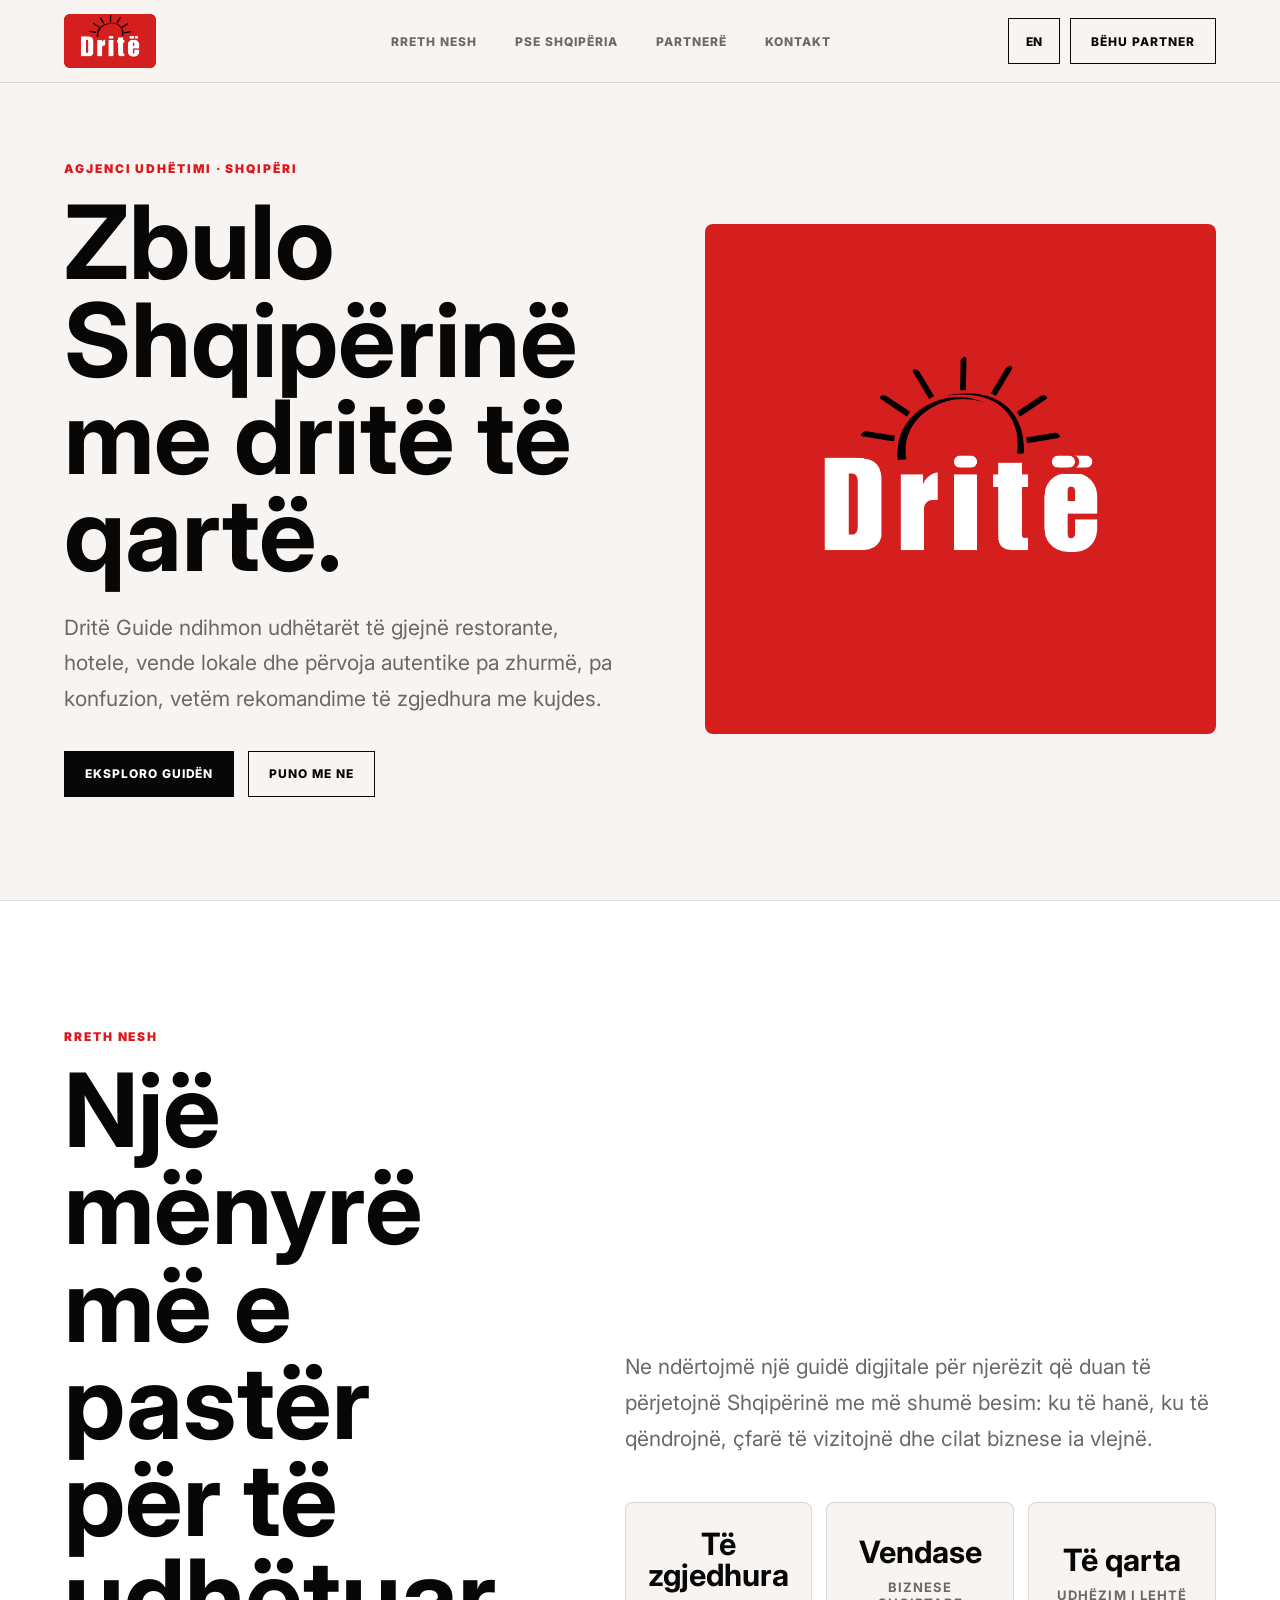
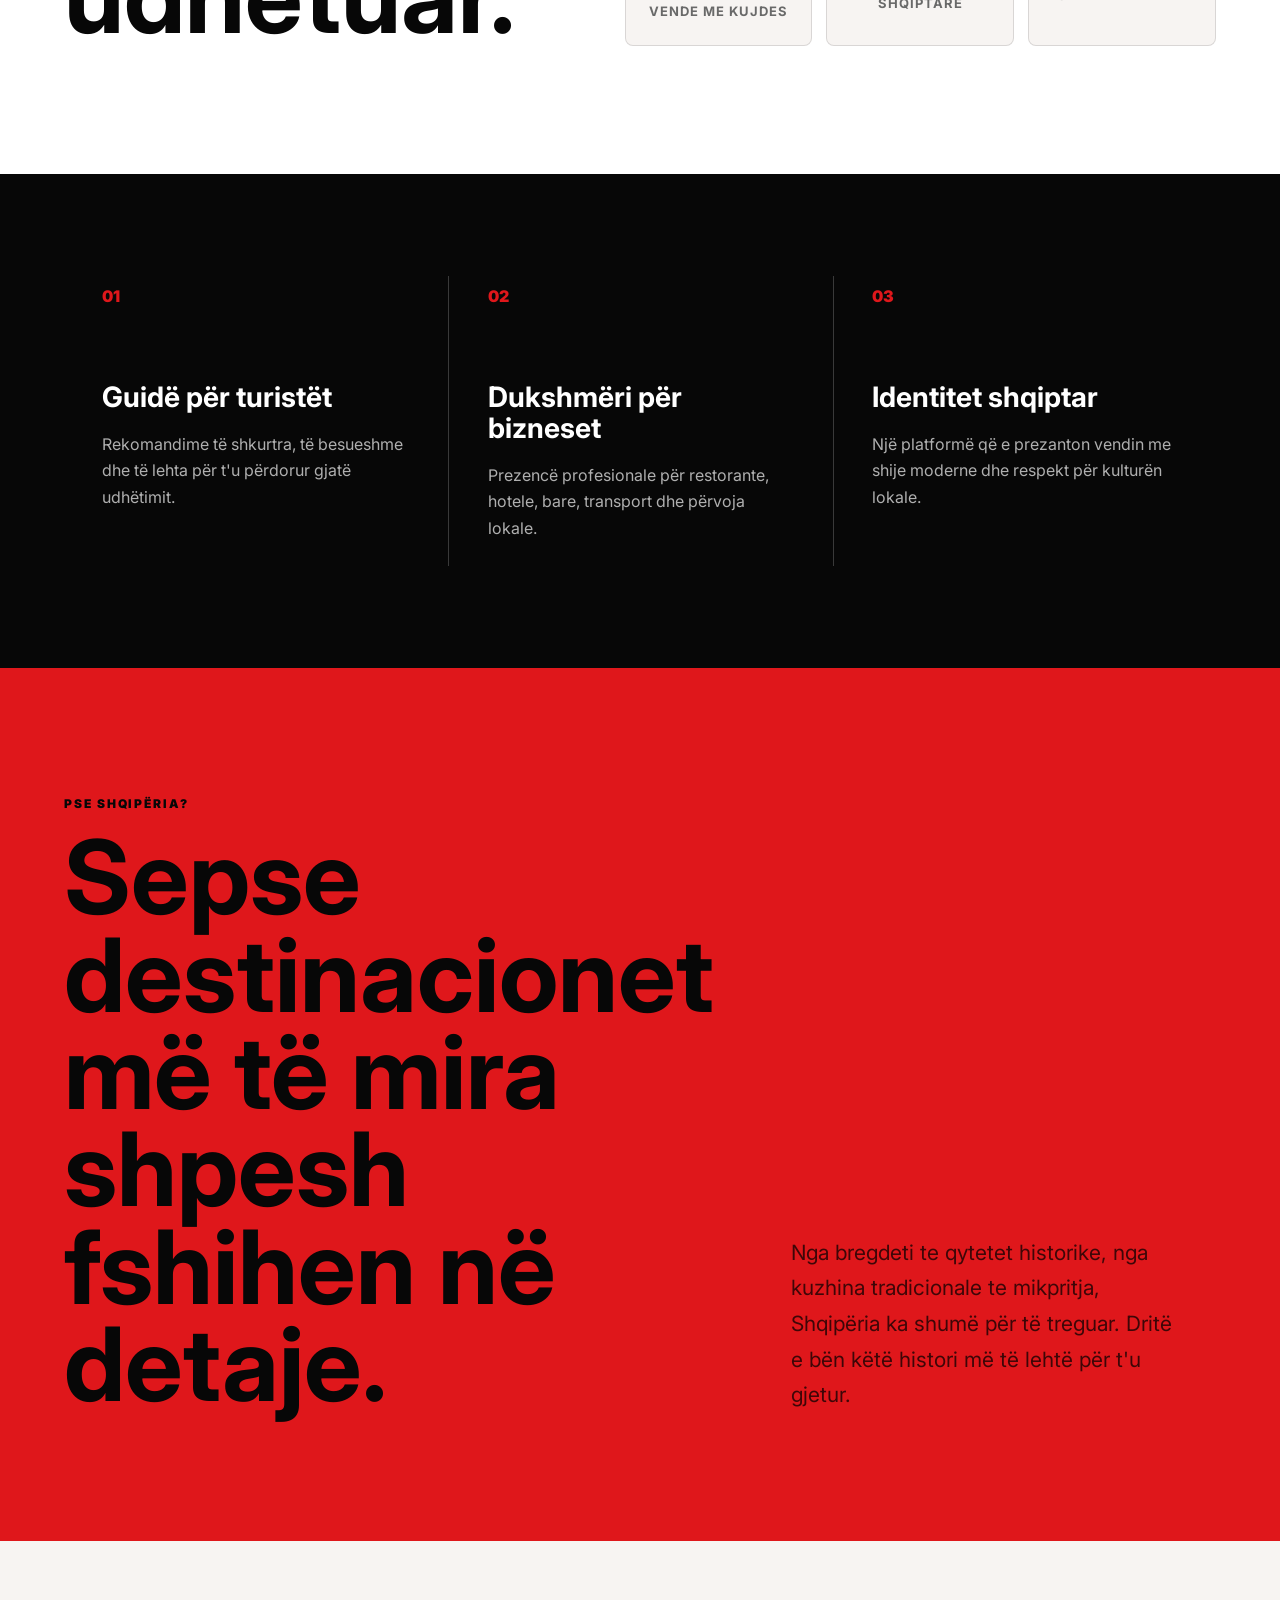
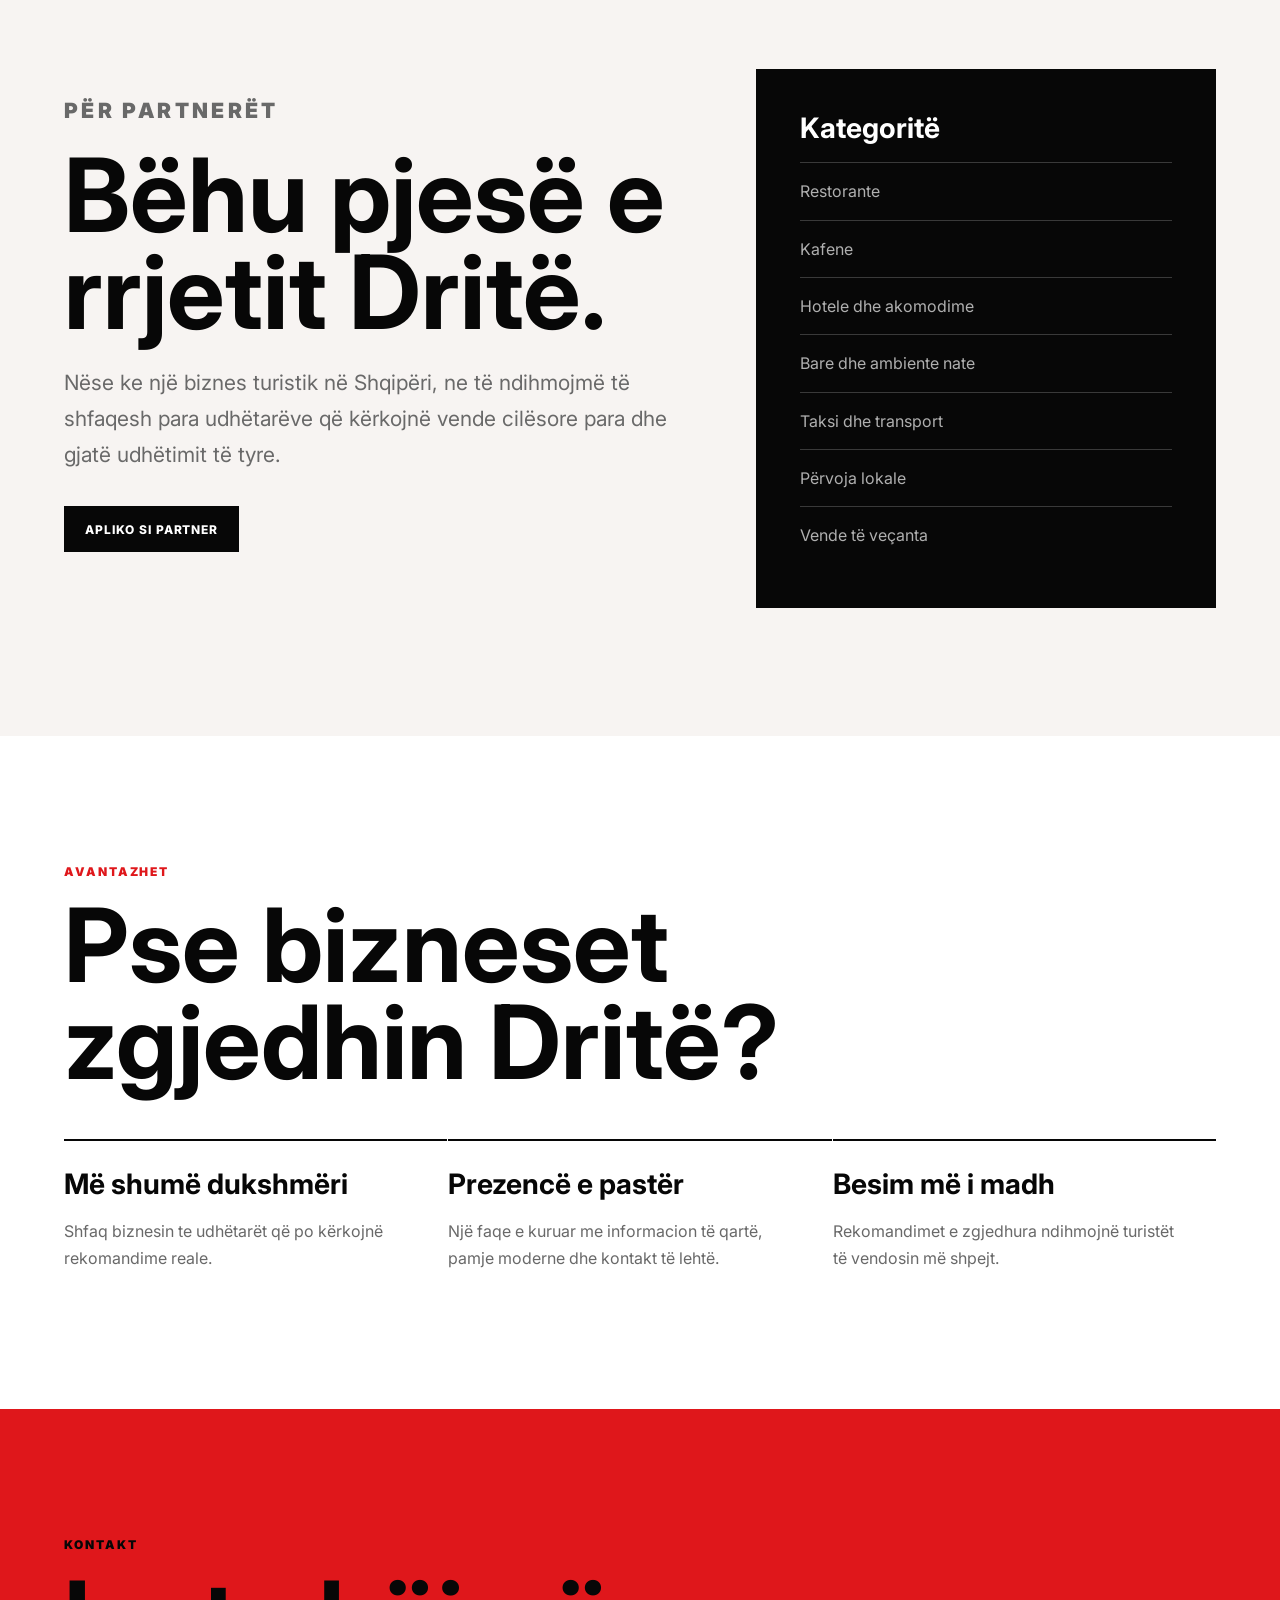
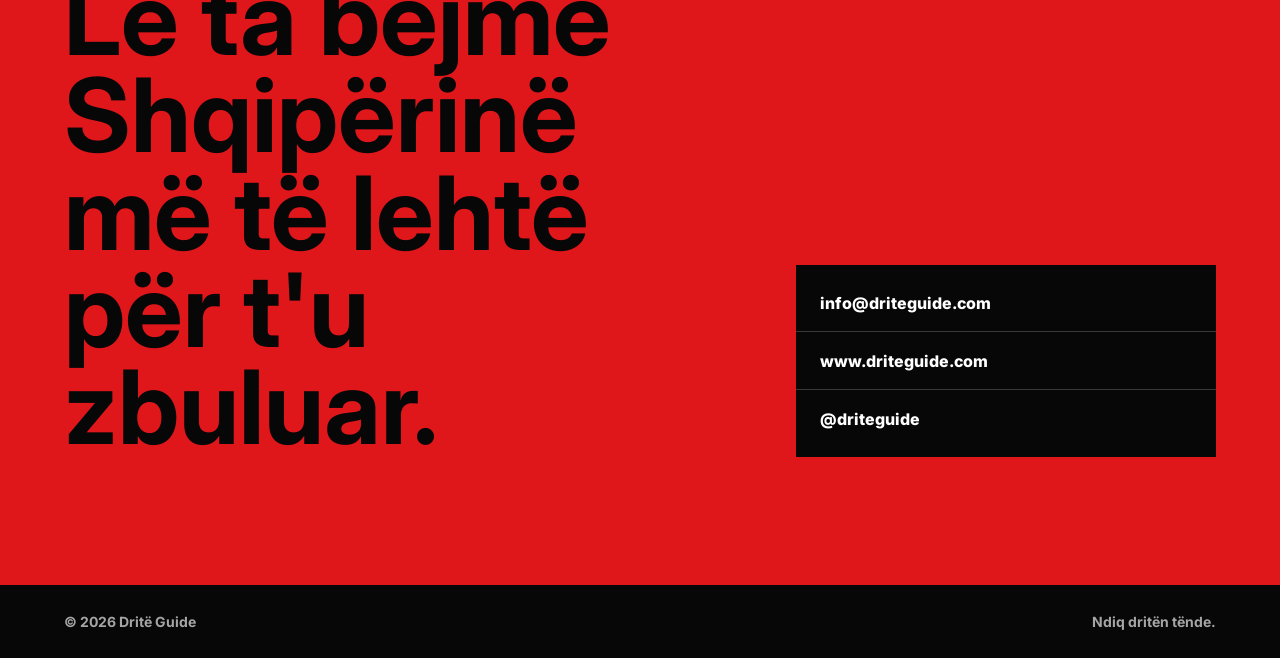
==== index.html @ d4013c95 "fldr chng folder change" ====
<!DOCTYPE html>
<html lang="sq">

<head>
    <meta charset="UTF-8" />
    <meta name="viewport" content="width=device-width, initial-scale=1.0" />
    <title>Dritë Guide | Travel Guide Albania</title>
    <meta name="description"
        content="Dritë Guide lidh turistët me vende autentike, biznese lokale dhe përvoja të zgjedhura në Shqipëri." />
    <link rel="stylesheet" href="styles.css" />
</head>

<body>
    <header class="navbar">
        <a class="brand logo-brand" href="#top" aria-label="Dritë Guide home">
            <img src="./img/logo1.png" alt="Dritë Guide logo" />
        </a>

        <nav aria-label="Primary navigation">
            <a href="#about" data-i18n="navAbout">Rreth nesh</a>
            <a href="#why" data-i18n="navWhy">Pse Shqipëria</a>
            <a href="#partners" data-i18n="navPartners">Partnerë</a>
            <a href="#contact" data-i18n="navContact">Kontakt</a>
        </nav>

        <div class="nav-actions">
            <button class="lang-switch" type="button" aria-label="Switch language" data-lang-toggle>
                <span data-lang-label>EN</span>
            </button>
            <a class="nav-btn" href="partner.html" data-i18n="partnerCta">Bëhu partner</a>
        </div>
    </header>

    <main id="top">
        <section class="hero">
            <div class="hero-copy reveal">
                <p class="eyebrow" data-i18n="heroEyebrow">Agjenci udhëtimi · Shqipëri</p>
                <h1 data-i18n="heroTitle">Zbulo Shqipërinë me dritë të qartë.</h1>
                <p class="lead" data-i18n="heroLead">
                    Dritë Guide ndihmon udhëtarët të gjejnë restorante, hotele, vende lokale dhe përvoja
                    autentike pa zhurmë, pa konfuzion, vetëm rekomandime të zgjedhura me kujdes.
                </p>

                <div class="hero-actions">
                    <a class="btn primary" href="#about" data-i18n="heroPrimary">Eksploro guidën</a>
                    <a class="btn ghost" href="#partners" data-i18n="heroSecondary">Puno me ne</a>
                </div>
            </div>

            <div class="hero-mark reveal delay-1" aria-hidden="true">
                <img src="./img/logo1.png" alt="" />
            </div>
        </section>

        <section id="about" class="section split">
            <div class="section-heading reveal">
                <p class="eyebrow" data-i18n="aboutEyebrow">Rreth nesh</p>
                <h2 data-i18n="aboutTitle">Një mënyrë më e pastër për të udhëtuar.</h2>
            </div>

            <div class="section-body reveal delay-1">
                <p data-i18n="aboutBody">
                    Ne ndërtojmë një guidë digjitale për njerëzit që duan të përjetojnë Shqipërinë me më
                    shumë besim: ku të hanë, ku të qëndrojnë, çfarë të vizitojnë dhe cilat biznese ia vlejnë.
                </p>
                <div class="stats">
                    <div>
                        <strong data-i18n="statOneTitle">Të zgjedhura</strong>
                        <span data-i18n="statOneBody">vende me kujdes</span>
                    </div>
                    <div>
                        <strong data-i18n="statTwoTitle">Vendase</strong>
                        <span data-i18n="statTwoBody">biznese shqiptare</span>
                    </div>
                    <div>
                        <strong data-i18n="statThreeTitle">Të qarta</strong>
                        <span data-i18n="statThreeBody">udhëzim i lehtë</span>
                    </div>
                </div>
            </div>
        </section>

        <section class="section feature-band">
            <article class="feature reveal">
                <span>01</span>
                <h3 data-i18n="featureOneTitle">Guidë për turistët</h3>
                <p data-i18n="featureOneBody">Rekomandime të shkurtra, të besueshme dhe të lehta për t'u përdorur gjatë udhëtimit.</p>
            </article>

            <article class="feature reveal delay-1">
                <span>02</span>
                <h3 data-i18n="featureTwoTitle">Dukshmëri për bizneset</h3>
                <p data-i18n="featureTwoBody">Prezencë profesionale për restorante, hotele, bare, transport dhe përvoja lokale.</p>
            </article>

            <article class="feature reveal delay-2">
                <span>03</span>
                <h3 data-i18n="featureThreeTitle">Identitet shqiptar</h3>
                <p data-i18n="featureThreeBody">Një platformë që e prezanton vendin me shije moderne dhe respekt për kulturën lokale.</p>
            </article>
        </section>

        <section id="why" class="section red-panel">
            <div class="reveal">
                <p class="eyebrow dark" data-i18n="whyEyebrow">Pse Shqipëria?</p>
                <h2 data-i18n="whyTitle">Sepse destinacionet më të mira shpesh fshihen në detaje.</h2>
            </div>
            <p class="reveal delay-1" data-i18n="whyBody">
                Nga bregdeti te qytetet historike, nga kuzhina tradicionale te mikpritja, Shqipëria ka
                shumë për të treguar. Dritë e bën këtë histori më të lehtë për t'u gjetur.
            </p>
        </section>

        <section id="partners" class="section partners">
            <div class="partner-copy reveal">
                <p class="eyebrow" data-i18n="partnersEyebrow">Për partnerët</p>
                <h2 data-i18n="partnersTitle">Bëhu pjesë e rrjetit Dritë.</h2>
                <p data-i18n="partnersBody">
                    Nëse ke një biznes turistik në Shqipëri, ne të ndihmojmë të shfaqesh para udhëtarëve
                    që kërkojnë vende cilësore para dhe gjatë udhëtimit të tyre.
                </p>
                <a class="btn primary" href="partner.html" data-i18n="partnersButton">Apliko si partner</a>
            </div>

            <div class="partner-list reveal delay-1">
                <h3 data-i18n="categoriesTitle">Kategoritë</h3>
                <ul>
                    <li data-i18n="categoryOne">Restorante</li>
                    <li data-i18n="categoryTwo">Kafene</li>
                    <li data-i18n="categoryThree">Hotele dhe akomodime</li>
                    <li data-i18n="categoryFour">Bare dhe ambiente nate</li>
                    <li data-i18n="categoryFive">Taksi dhe transport</li>
                    <li data-i18n="categorySix">Përvoja lokale</li>
                    <li data-i18n="categorySeven">Vende të veçanta</li>
                </ul>
            </div>
        </section>

        <section class="section benefits">
            <div class="section-heading reveal">
                <p class="eyebrow" data-i18n="benefitsEyebrow">Avantazhet</p>
                <h2 data-i18n="benefitsTitle">Pse bizneset zgjedhin Dritë?</h2>
            </div>

            <div class="benefit-grid">
                <div class="benefit reveal">
                    <h3 data-i18n="benefitOneTitle">Më shumë dukshmëri</h3>
                    <p data-i18n="benefitOneBody">Shfaq biznesin te udhëtarët që po kërkojnë rekomandime reale.</p>
                </div>
                <div class="benefit reveal delay-1">
                    <h3 data-i18n="benefitTwoTitle">Prezencë e pastër</h3>
                    <p data-i18n="benefitTwoBody">Një faqe e kuruar me informacion të qartë, pamje moderne dhe kontakt të lehtë.</p>
                </div>
                <div class="benefit reveal delay-2">
                    <h3 data-i18n="benefitThreeTitle">Besim më i madh</h3>
                    <p data-i18n="benefitThreeBody">Rekomandimet e zgjedhura ndihmojnë turistët të vendosin më shpejt.</p>
                </div>
            </div>
        </section>

        <section id="contact" class="contact">
            <div class="reveal">
                <p class="eyebrow dark" data-i18n="contactEyebrow">Kontakt</p>
                <h2 data-i18n="contactTitle">Le ta bëjmë Shqipërinë më të lehtë për t'u zbuluar.</h2>
            </div>

            <div class="contact-card reveal delay-1">
                <a href="mailto:info@driteguide.com">info@driteguide.com</a>
                <a href="https://www.driteguide.com">www.driteguide.com</a>
                <span>@driteguide</span>
            </div>
        </section>
    </main>

    <footer>
        <span data-i18n="footerBrand">© 2026 Dritë Guide</span>
        <span data-i18n="footerLine">Ndiq dritën tënde.</span>
    </footer>

    <script>
        const translations = {
            sq: {
                navAbout: "Rreth nesh",
                navWhy: "Pse Shqipëria",
                navPartners: "Partnerë",
                navContact: "Kontakt",
                partnerCta: "Bëhu partner",
                heroEyebrow: "Agjenci udhëtimi · Shqipëri",
                heroTitle: "Zbulo Shqipërinë me dritë të qartë.",
                heroLead: "Dritë Guide ndihmon udhëtarët të gjejnë restorante, hotele, vende lokale dhe përvoja autentike pa zhurmë, pa konfuzion, vetëm rekomandime të zgjedhura me kujdes.",
                heroPrimary: "Eksploro guidën",
                heroSecondary: "Puno me ne",
                heroMark: "Guida jote në Shqipëri",
                aboutEyebrow: "Rreth nesh",
                aboutTitle: "Një mënyrë më e pastër për të udhëtuar.",
                aboutBody: "Ne ndërtojmë një guidë digjitale për njerëzit që duan të përjetojnë Shqipërinë me më shumë besim: ku të hanë, ku të qëndrojnë, çfarë të vizitojnë dhe cilat biznese ia vlejnë.",
                statOneTitle: "Të zgjedhura",
                statOneBody: "vende me kujdes",
                statTwoTitle: "Vendase",
                statTwoBody: "biznese shqiptare",
                statThreeTitle: "Të qarta",
                statThreeBody: "udhëzim i lehtë",
                featureOneTitle: "Guidë për turistët",
                featureOneBody: "Rekomandime të shkurtra, të besueshme dhe të lehta për t'u përdorur gjatë udhëtimit.",
                featureTwoTitle: "Dukshmëri për bizneset",
                featureTwoBody: "Prezencë profesionale për restorante, hotele, bare, transport dhe përvoja lokale.",
                featureThreeTitle: "Identitet shqiptar",
                featureThreeBody: "Një platformë që e prezanton vendin me shije moderne dhe respekt për kulturën lokale.",
                whyEyebrow: "Pse Shqipëria?",
                whyTitle: "Sepse destinacionet më të mira shpesh fshihen në detaje.",
                whyBody: "Nga bregdeti te qytetet historike, nga kuzhina tradicionale te mikpritja, Shqipëria ka shumë për të treguar. Dritë e bën këtë histori më të lehtë për t'u gjetur.",
                partnersEyebrow: "Për partnerët",
                partnersTitle: "Bëhu pjesë e rrjetit Dritë.",
                partnersBody: "Nëse ke një biznes turistik në Shqipëri, ne të ndihmojmë të shfaqesh para udhëtarëve që kërkojnë vende cilësore para dhe gjatë udhëtimit të tyre.",
                partnersButton: "Apliko si partner",
                categoriesTitle: "Kategoritë",
                categoryOne: "Restorante",
                categoryTwo: "Kafene",
                categoryThree: "Hotele dhe akomodime",
                categoryFour: "Bare dhe ambiente nate",
                categoryFive: "Taksi dhe transport",
                categorySix: "Përvoja lokale",
                categorySeven: "Vende të veçanta",
                benefitsEyebrow: "Avantazhet",
                benefitsTitle: "Pse bizneset zgjedhin Dritë?",
                benefitOneTitle: "Më shumë dukshmëri",
                benefitOneBody: "Shfaq biznesin te udhëtarët që po kërkojnë rekomandime reale.",
                benefitTwoTitle: "Prezencë e pastër",
                benefitTwoBody: "Një faqe e kuruar me informacion të qartë, pamje moderne dhe kontakt të lehtë.",
                benefitThreeTitle: "Besim më i madh",
                benefitThreeBody: "Rekomandimet e zgjedhura ndihmojnë turistët të vendosin më shpejt.",
                contactEyebrow: "Kontakt",
                contactTitle: "Le ta bëjmë Shqipërinë më të lehtë për t'u zbuluar.",
                footerBrand: "© 2026 Dritë Guide",
                footerLine: "Ndiq dritën tënde."
            },
            en: {
                navAbout: "About",
                navWhy: "Why Albania",
                navPartners: "Partners",
                navContact: "Contact",
                partnerCta: "Become a partner",
                heroEyebrow: "Travel guide agency · Albania",
                heroTitle: "Discover Albania with a clearer guide.",
                heroLead: "Dritë Guide helps travelers find restaurants, hotels, local places, and authentic experiences without noise or confusion, only carefully selected recommendations.",
                heroPrimary: "Explore the guide",
                heroSecondary: "Work with us",
                heroMark: "Your guide in Albania",
                aboutEyebrow: "About",
                aboutTitle: "A cleaner way to travel.",
                aboutBody: "We are building a digital guide for people who want to experience Albania with more confidence: where to eat, where to stay, what to visit, and which local businesses are worth their time.",
                statOneTitle: "Curated",
                statOneBody: "carefully chosen places",
                statTwoTitle: "Local",
                statTwoBody: "Albanian businesses",
                statThreeTitle: "Simple",
                statThreeBody: "easy guidance",
                featureOneTitle: "Guide for travelers",
                featureOneBody: "Short, trusted, and easy recommendations for people already on the move.",
                featureTwoTitle: "Visibility for businesses",
                featureTwoBody: "A professional presence for restaurants, hotels, bars, transport, and local experiences.",
                featureThreeTitle: "Albanian identity",
                featureThreeBody: "A platform that presents the country with modern taste and respect for local culture.",
                whyEyebrow: "Why Albania?",
                whyTitle: "Because the best destinations are often hidden in the details.",
                whyBody: "From the coast to historic cities, from traditional food to hospitality, Albania has a lot to show. Dritë makes that story easier to find.",
                partnersEyebrow: "For partners",
                partnersTitle: "Join the Dritë network.",
                partnersBody: "If you have a tourism business in Albania, we help you appear in front of travelers who are looking for quality places before and during their trip.",
                partnersButton: "Apply as partner",
                categoriesTitle: "Categories",
                categoryOne: "Restaurants",
                categoryTwo: "Coffee shops",
                categoryThree: "Hotels and stays",
                categoryFour: "Bars and lounges",
                categoryFive: "Taxi and transport",
                categorySix: "Local experiences",
                categorySeven: "Hidden gems",
                benefitsEyebrow: "Benefits",
                benefitsTitle: "Why businesses choose Dritë?",
                benefitOneTitle: "More visibility",
                benefitOneBody: "Show your business to travelers looking for real recommendations.",
                benefitTwoTitle: "Clean presence",
                benefitTwoBody: "A curated page with clear information, modern visuals, and easy contact.",
                benefitThreeTitle: "More trust",
                benefitThreeBody: "Selected recommendations help travelers decide faster.",
                contactEyebrow: "Contact",
                contactTitle: "Let’s make Albania easier to discover.",
                footerBrand: "© 2026 Dritë Guide",
                footerLine: "Follow your light."
            }
        };

        const languageButton = document.querySelector("[data-lang-toggle]");
        const languageLabel = document.querySelector("[data-lang-label]");

        function setLanguage(language) {
            document.documentElement.lang = language === "sq" ? "sq" : "en";
            document.querySelectorAll("[data-i18n]").forEach((element) => {
                const key = element.dataset.i18n;
                element.textContent = translations[language][key];
            });
            languageLabel.textContent = language === "sq" ? "EN" : "SQ";
            localStorage.setItem("drite-language", language);
        }

        languageButton.addEventListener("click", () => {
            const nextLanguage = document.documentElement.lang === "sq" ? "en" : "sq";
            setLanguage(nextLanguage);
        });

        setLanguage(localStorage.getItem("drite-language") || "sq");

        const observer = new IntersectionObserver((entries) => {
            entries.forEach((entry) => {
                if (entry.isIntersecting) {
                    entry.target.classList.add("is-visible");
                    observer.unobserve(entry.target);
                }
            });
        }, { threshold: 0.18 });

        document.querySelectorAll(".reveal").forEach((element) => observer.observe(element));
    </script>
</body>

</html>
---- styles.css ----
@import url("https://fonts.googleapis.com/css2?family=Inter:wght@400;500;600;700;800;900&display=swap");

:root {
    --red: #df171b;
    --red-dark: #9f0d10;
    --black: #070707;
    --ink: #161616;
    --white: #ffffff;
    --paper: #f7f4f2;
    --muted: #696969;
    --line: rgba(7, 7, 7, 0.12);
    --line-light: rgba(255, 255, 255, 0.2);
}

* {
    box-sizing: border-box;
    margin: 0;
    padding: 0;
}

html {
    scroll-behavior: smooth;
}

body {
    background: var(--paper);
    color: var(--black);
    font-family: "Inter", Arial, sans-serif;
    overflow-x: hidden;
}

a {
    color: inherit;
    text-decoration: none;
}

img {
    display: block;
    max-width: 100%;
}

.navbar {
    align-items: center;
    background: rgba(247, 244, 242, 0.9);
    border-bottom: 1px solid var(--line);
    display: grid;
    gap: 24px;
    grid-template-columns: 150px 1fr auto;
    left: 0;
    padding: 14px clamp(20px, 5vw, 72px);
    position: fixed;
    right: 0;
    top: 0;
    z-index: 20;
    backdrop-filter: blur(18px);
}

.brand {
    align-items: center;
    display: flex;
    height: 58px;
}

.logo-brand {
    background: var(--red);
    border-radius: 6px;
    height: 54px;
    justify-content: center;
    overflow: hidden;
    width: 92px;
}

.logo-brand img {
    height: 100%;
    object-fit: cover;
    object-position: center;
    transform: scale(1.18);
    width: 100%;
}

nav {
    display: flex;
    gap: clamp(18px, 3vw, 42px);
    justify-content: center;
}

nav a,
.nav-btn,
.btn,
.lang-switch {
    font-size: 12px;
    font-weight: 800;
    letter-spacing: 0.08em;
    text-transform: uppercase;
}

nav a {
    color: var(--muted);
    transition: color 180ms ease;
}

nav a:hover {
    color: var(--red);
}

.nav-actions {
    align-items: center;
    display: flex;
    gap: 10px;
    justify-self: end;
}

.nav-btn,
.btn,
.lang-switch {
    align-items: center;
    background: transparent;
    border: 1px solid var(--black);
    color: var(--black);
    cursor: pointer;
    display: inline-flex;
    justify-content: center;
    min-height: 46px;
    padding: 0 20px;
    transition: background 180ms ease, color 180ms ease, border-color 180ms ease, transform 180ms ease;
}

.lang-switch {
    font-family: inherit;
    min-width: 52px;
    padding: 0 12px;
}

.nav-btn:hover,
.lang-switch:hover,
.btn.primary {
    background: var(--black);
    color: var(--white);
}

.btn.primary:hover {
    background: var(--red);
    border-color: var(--red);
    transform: translateY(-2px);
}

.btn.ghost {
    background: transparent;
}

.btn.ghost:hover {
    background: var(--white);
    transform: translateY(-2px);
}

.hero {
    align-items: center;
    display: grid;
    gap: clamp(36px, 6vw, 90px);
    grid-template-columns: minmax(0, 1.05fr) minmax(320px, 0.95fr);
    min-height: 100vh;
    padding: 130px clamp(20px, 5vw, 72px) 72px;
}

.hero-copy {
    max-width: 760px;
}

.eyebrow {
    color: var(--red);
    font-size: 12px;
    font-weight: 900;
    letter-spacing: 0.16em;
    margin-bottom: 18px;
    text-transform: uppercase;
}

.eyebrow.dark {
    color: var(--black);
}

h1,
h2 {
    font-size: clamp(46px, 8vw, 104px);
    letter-spacing: 0;
    line-height: 0.95;
}

h1 {
    max-width: 820px;
}

h2 {
    max-width: 900px;
}

.lead,
.section-body > p,
.partner-copy > p,
.red-panel > p {
    color: var(--muted);
    font-size: clamp(17px, 2vw, 21px);
    line-height: 1.7;
}

.lead {
    margin-top: 26px;
    max-width: 650px;
}

.hero-actions {
    display: flex;
    flex-wrap: wrap;
    gap: 14px;
    margin-top: 34px;
}

.hero-mark {
    align-items: center;
    aspect-ratio: 1;
    background: var(--red);
    border-radius: 8px;
    display: flex;
    justify-content: center;
    margin-inline: auto;
    max-width: 540px;
    overflow: hidden;
    width: min(100%, 540px);
}

.hero-mark img {
    height: 100%;
    object-fit: cover;
    object-position: center;
    width: 100%;
}

.section {
    padding: clamp(72px, 10vw, 130px) clamp(20px, 5vw, 72px);
}

.split {
    background: var(--white);
    border-top: 1px solid var(--line);
    display: grid;
    gap: clamp(36px, 6vw, 90px);
    grid-template-columns: 0.9fr 1.1fr;
}

.section-body {
    align-self: end;
}

.stats {
    display: grid;
    gap: 14px;
    grid-template-columns: repeat(3, 1fr);
    margin-top: 46px;
}

.stats div {
    align-items: center;
    background: var(--paper);
    border: 1px solid var(--line);
    border-radius: 8px;
    display: flex;
    flex-direction: column;
    justify-content: center;
    min-height: 138px;
    padding: 26px 18px;
    text-align: center;
}

.stats strong {
    display: block;
    font-size: clamp(22px, 2.4vw, 32px);
    line-height: 1;
}

.stats span {
    color: var(--muted);
    display: block;
    font-size: 13px;
    font-weight: 700;
    letter-spacing: 0.08em;
    margin-top: 12px;
    text-transform: uppercase;
}

.feature-band {
    background: var(--black);
    color: var(--white);
    display: grid;
    gap: 1px;
    grid-template-columns: repeat(3, 1fr);
    padding-bottom: clamp(72px, 8vw, 110px);
    padding-top: clamp(72px, 8vw, 110px);
}

.feature {
    border-left: 1px solid var(--line-light);
    min-height: 290px;
    padding: 10px clamp(24px, 3vw, 44px);
}

.feature:first-child {
    border-left: 0;
}

.feature span {
    color: var(--red);
    display: block;
    font-weight: 900;
    margin-bottom: 76px;
}

.feature h3,
.benefit h3,
.partner-list h3 {
    font-size: clamp(22px, 2.2vw, 30px);
    line-height: 1.1;
}

.feature p,
.benefit p,
.partner-list li {
    color: rgba(255, 255, 255, 0.68);
    line-height: 1.65;
    margin-top: 18px;
}

.red-panel {
    align-items: end;
    background: var(--red);
    color: var(--black);
    display: grid;
    gap: clamp(32px, 6vw, 80px);
    grid-template-columns: 1.1fr 0.9fr;
}

.red-panel > p {
    color: rgba(0, 0, 0, 0.72);
}

.partners {
    background: var(--paper);
    display: grid;
    gap: clamp(40px, 6vw, 88px);
    grid-template-columns: 1fr minmax(300px, 460px);
}

.partner-copy p {
    margin-top: 24px;
    max-width: 650px;
}

.partner-copy .btn {
    margin-top: 34px;
}

.partner-list {
    align-self: center;
    background: var(--black);
    color: var(--white);
    padding: clamp(28px, 4vw, 44px);
}

.partner-list ul {
    list-style: none;
    margin-top: 18px;
}

.partner-list li {
    border-top: 1px solid var(--line-light);
    margin-top: 0;
    padding: 15px 0;
}

.benefits {
    background: var(--white);
}

.benefit-grid {
    display: grid;
    gap: 1px;
    grid-template-columns: repeat(3, 1fr);
    margin-top: 48px;
}

.benefit {
    border-top: 2px solid var(--black);
    padding: 28px 30px 10px 0;
}

.benefit p {
    color: var(--muted);
}

.contact {
    align-items: end;
    background: var(--red);
    color: var(--black);
    display: grid;
    gap: clamp(32px, 6vw, 80px);
    grid-template-columns: 1fr minmax(280px, 420px);
    padding: clamp(72px, 10vw, 130px) clamp(20px, 5vw, 72px);
}

.contact-card {
    background: var(--black);
    color: var(--white);
    display: grid;
    gap: 1px;
    padding: 10px 0;
}

.contact-card a,
.contact-card span {
    border-bottom: 1px solid var(--line-light);
    color: var(--white);
    display: block;
    font-weight: 800;
    padding: 18px 24px;
    word-break: break-word;
}

.contact-card span {
    border-bottom: 0;
}

.partner-page {
    min-height: 100vh;
}

.partner-hero {
    align-items: start;
    display: grid;
    gap: clamp(36px, 6vw, 88px);
    grid-template-columns: minmax(0, 0.95fr) minmax(320px, 540px);
    min-height: calc(100vh - 78px);
    padding: 150px clamp(20px, 5vw, 72px) clamp(72px, 8vw, 110px);
}

.partner-form {
    background: var(--white);
    border-top: 4px solid var(--red);
    display: grid;
    gap: 14px;
    padding: clamp(24px, 4vw, 42px);
}

.partner-form label {
    font-size: 13px;
    font-weight: 900;
    letter-spacing: 0.08em;
    margin-top: 8px;
    text-transform: uppercase;
}

.partner-form input,
.partner-form select {
    appearance: none;
    background: var(--paper);
    border: 1px solid var(--line);
    color: var(--black);
    font: inherit;
    min-height: 54px;
    padding: 0 16px;
    width: 100%;
}

.partner-form input:focus,
.partner-form select:focus {
    border-color: var(--red);
    outline: 2px solid rgba(223, 23, 27, 0.16);
}

.partner-form button {
    margin-top: 18px;
}

footer {
    align-items: center;
    background: var(--black);
    color: rgba(255, 255, 255, 0.64);
    display: flex;
    font-size: 14px;
    font-weight: 700;
    justify-content: space-between;
    padding: 28px clamp(20px, 5vw, 72px);
}

.reveal {
    opacity: 0;
    transform: translateY(28px);
    transition: opacity 700ms ease, transform 700ms ease;
}

.reveal.is-visible {
    opacity: 1;
    transform: translateY(0);
}

.delay-1 {
    transition-delay: 120ms;
}

.delay-2 {
    transition-delay: 220ms;
}

@media (prefers-reduced-motion: reduce) {
    html {
        scroll-behavior: auto;
    }

    .reveal,
    .reveal.is-visible {
        opacity: 1;
        transform: none;
        transition: none;
    }
}

@media (max-width: 980px) {
    .navbar {
        grid-template-columns: 120px 1fr auto;
    }

    nav {
        justify-content: flex-end;
    }

    .hero,
    .split,
    .red-panel,
    .partners,
    .contact,
    .partner-hero {
        grid-template-columns: 1fr;
    }

    .hero {
        padding-top: 118px;
    }

    .hero-mark {
        justify-self: start;
        max-width: 380px;
    }

    .partner-hero {
        padding-top: 128px;
    }

    .feature-band,
    .benefit-grid {
        grid-template-columns: 1fr;
    }

    .feature {
        border-left: 0;
        border-top: 1px solid var(--line-light);
        min-height: 0;
        padding: 34px 0;
    }

    .feature:first-child {
        border-top: 0;
    }

    .feature span {
        margin-bottom: 32px;
    }
}

@media (max-width: 720px) {
    .navbar {
        display: flex;
        justify-content: space-between;
        padding: 12px 18px;
    }

    .brand {
        height: 52px;
    }

    .logo-brand {
        height: 48px;
        width: 78px;
    }

    nav {
        display: none;
    }

    .lang-switch {
        min-height: 42px;
    }

    h1,
    h2 {
        font-size: clamp(40px, 14vw, 64px);
    }

    .hero {
        min-height: auto;
        padding-bottom: 54px;
    }

    .hero-actions,
    .btn {
        width: 100%;
    }

    .stats {
        grid-template-columns: 1fr;
    }

    .stats div {
        min-height: 116px;
    }

    footer {
        align-items: flex-start;
        flex-direction: column;
        gap: 8px;
    }
}
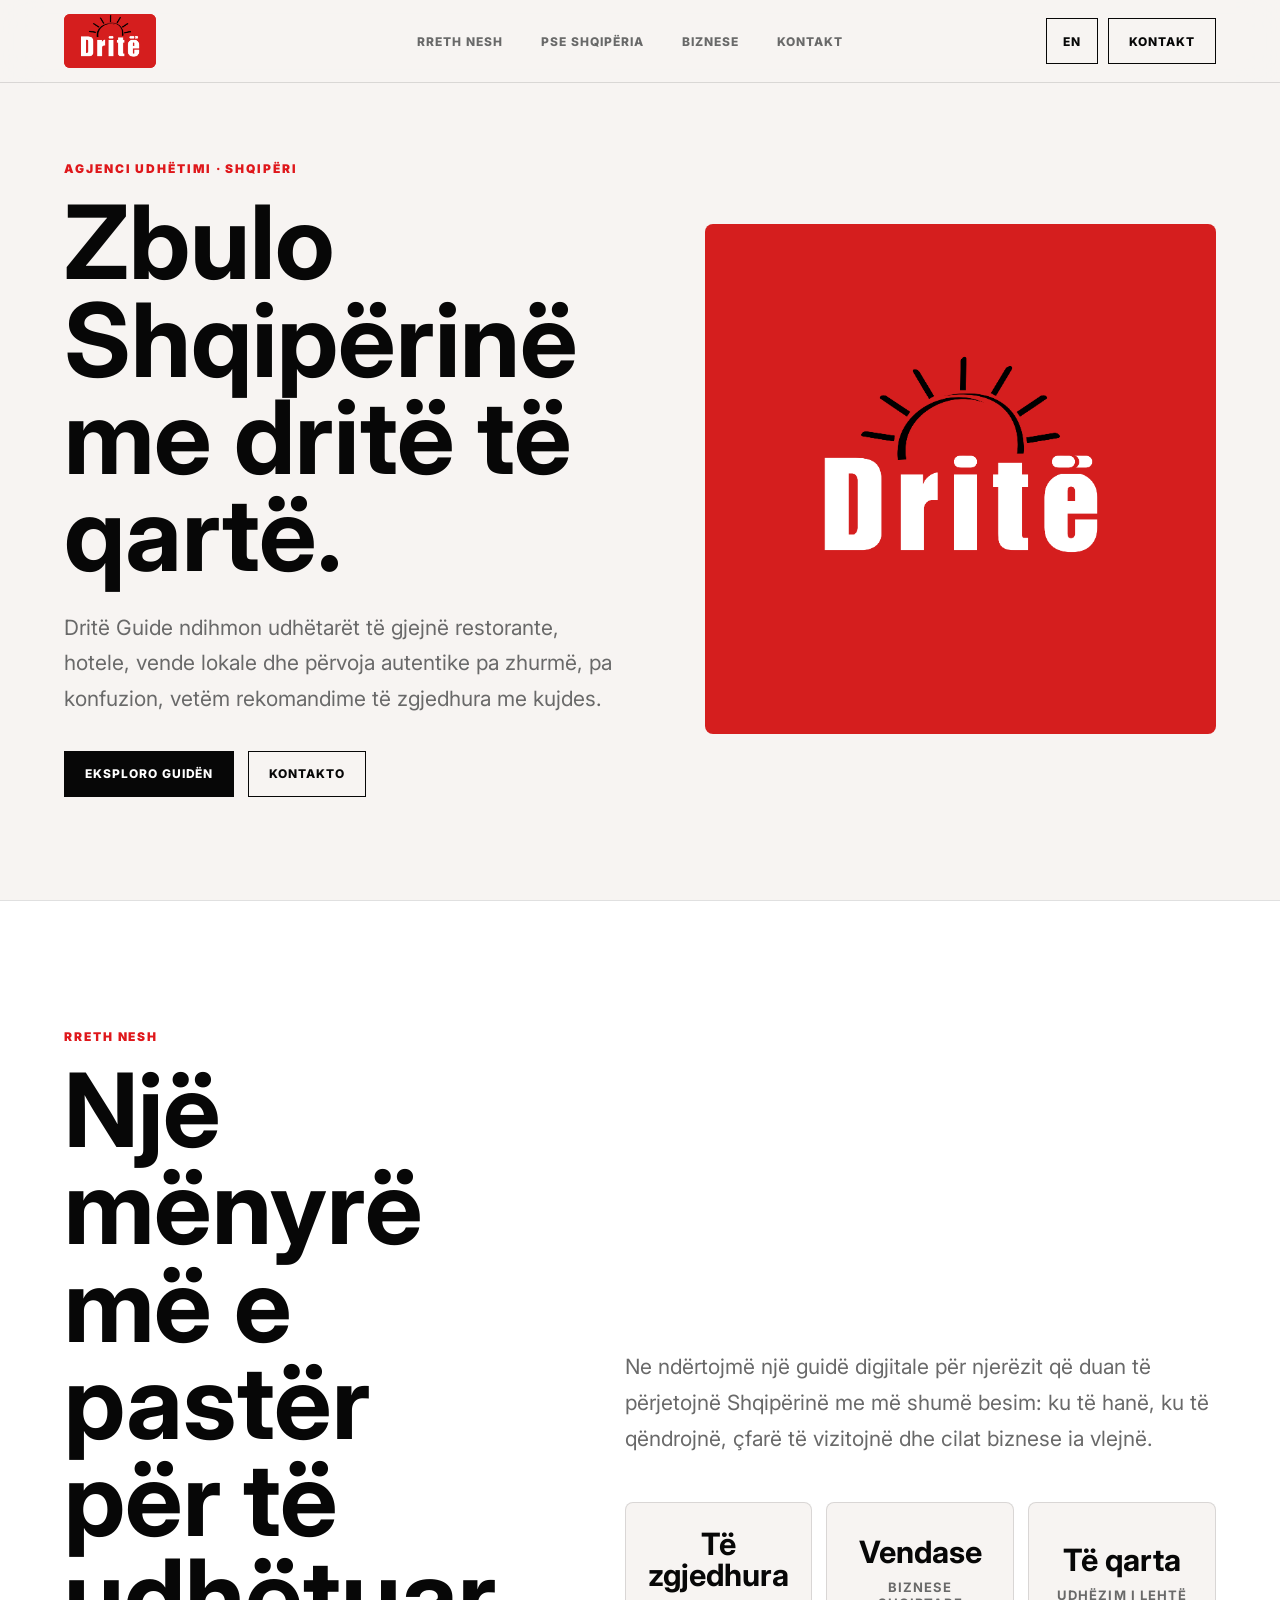
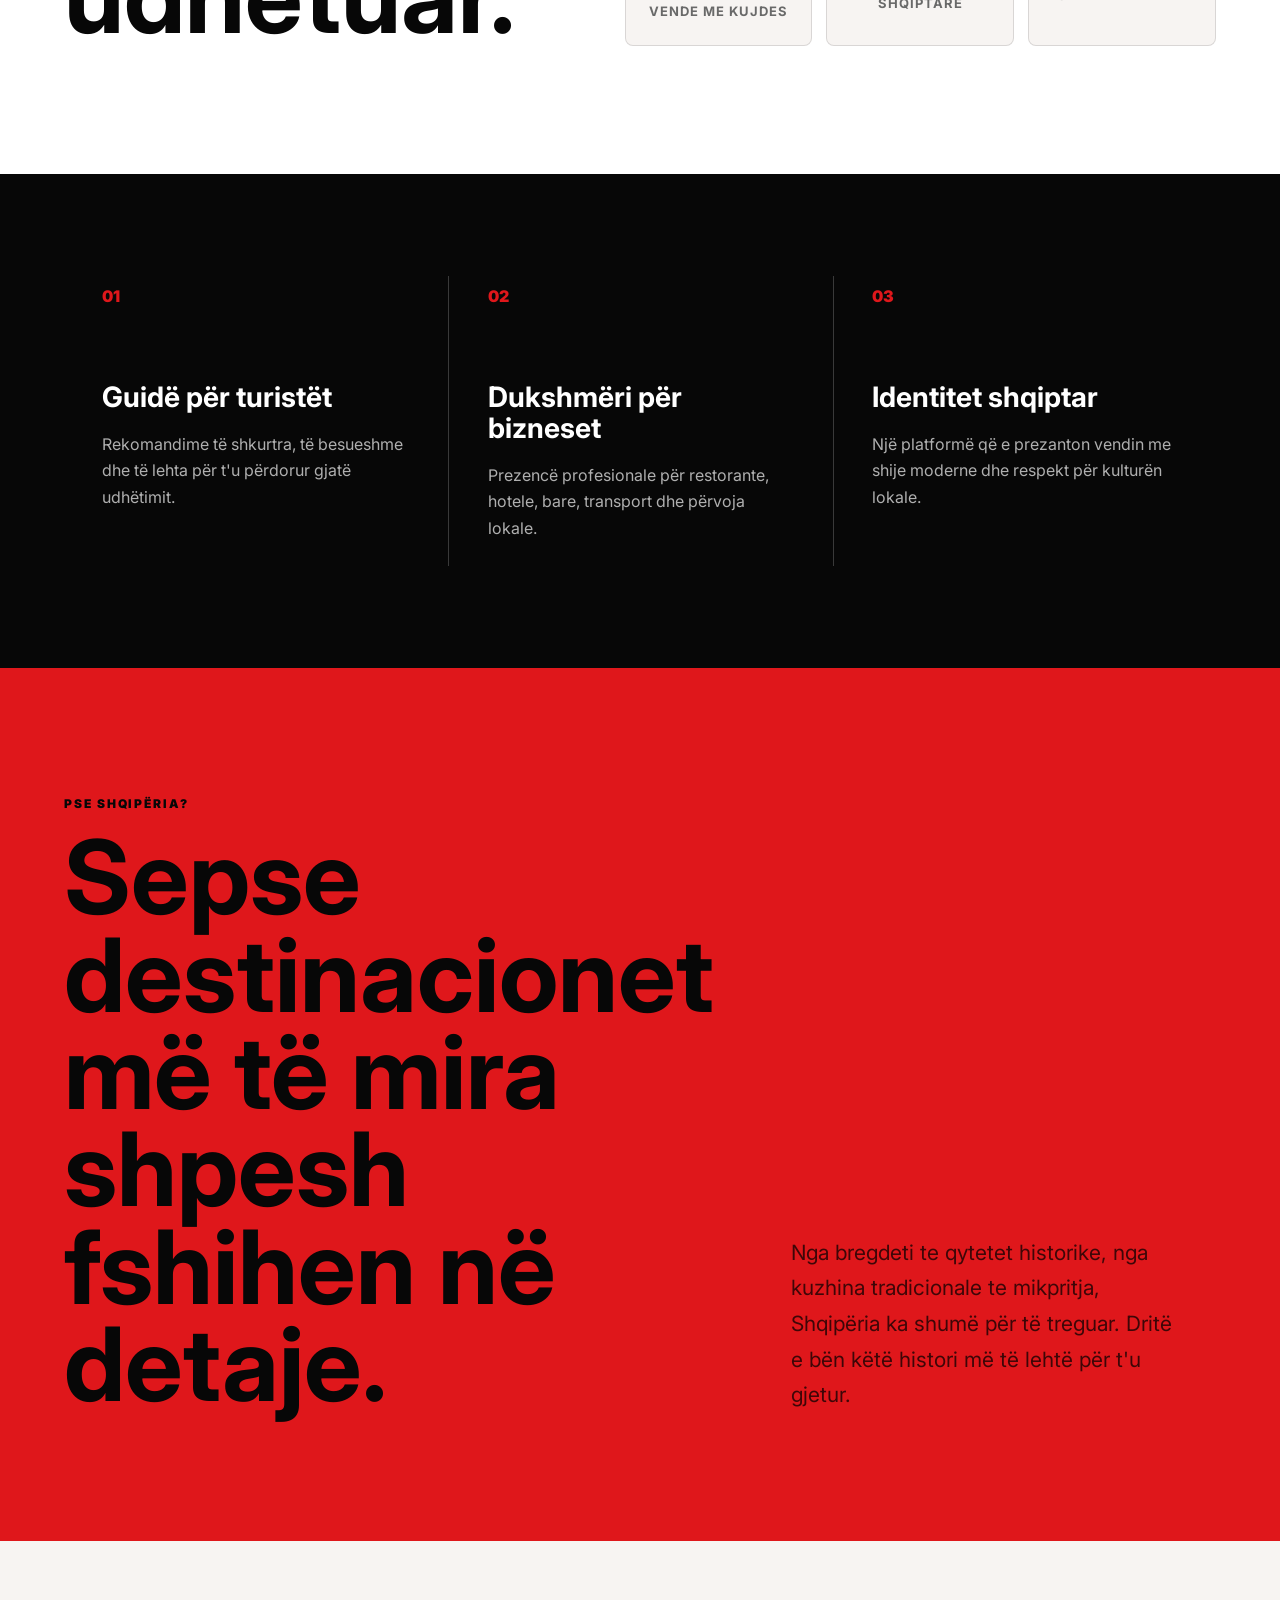
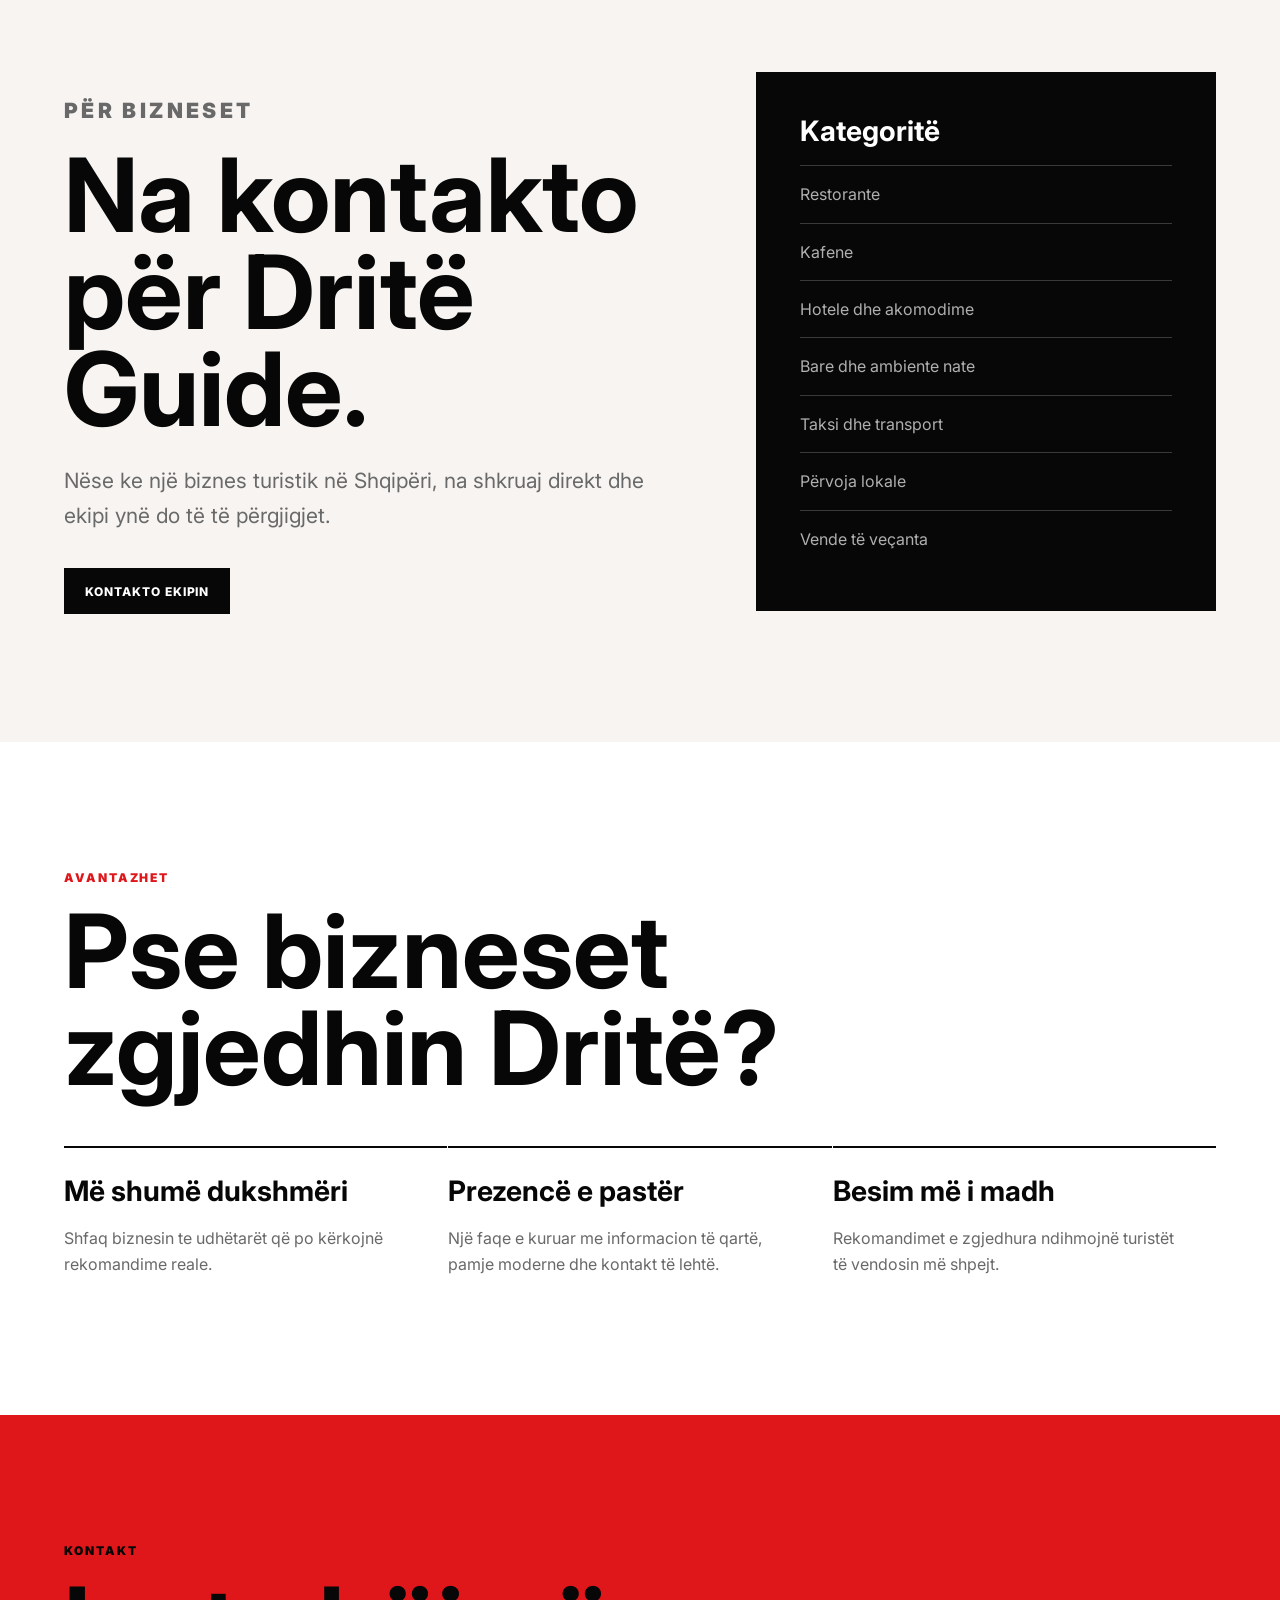
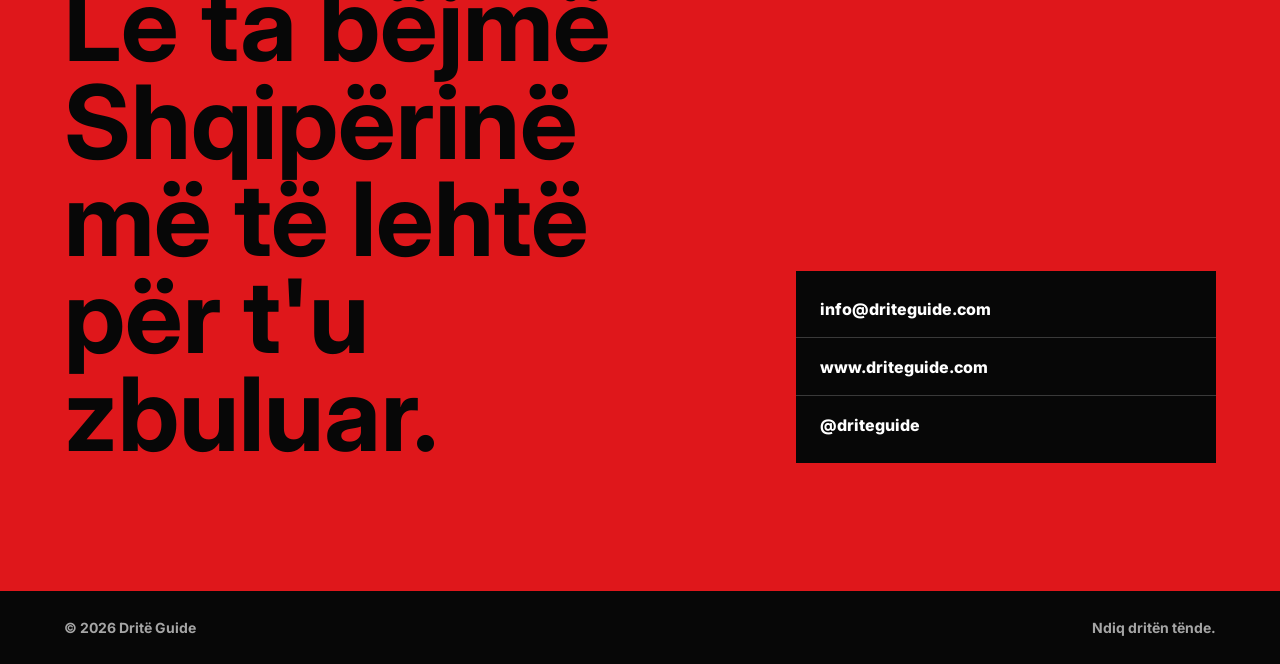
==== commit e7447d3c: "removed partners Removed the partners page for the  time being and added a simple contact page until" ====
--- a/index.html
+++ b/index.html
@@ -8,6 +8,7 @@
     <meta name="description"
         content="Dritë Guide lidh turistët me vende autentike, biznese lokale dhe përvoja të zgjedhura në Shqipëri." />
     <link rel="stylesheet" href="styles.css" />
+    <link rel="icon" type="img/png" href="./img/logo1.png">
 </head>
 
 <body>
@@ -19,7 +20,7 @@
         <nav aria-label="Primary navigation">
             <a href="#about" data-i18n="navAbout">Rreth nesh</a>
             <a href="#why" data-i18n="navWhy">Pse Shqipëria</a>
-            <a href="#partners" data-i18n="navPartners">Partnerë</a>
+            <a href="#business" data-i18n="navBusiness">Biznese</a>
             <a href="#contact" data-i18n="navContact">Kontakt</a>
         </nav>
 
@@ -27,7 +28,7 @@
             <button class="lang-switch" type="button" aria-label="Switch language" data-lang-toggle>
                 <span data-lang-label>EN</span>
             </button>
-            <a class="nav-btn" href="partner.html" data-i18n="partnerCta">Bëhu partner</a>
+            <a class="nav-btn" href="contact.html" data-i18n="contactCta">Kontakt</a>
         </div>
     </header>
 
@@ -43,7 +44,7 @@
 
                 <div class="hero-actions">
                     <a class="btn primary" href="#about" data-i18n="heroPrimary">Eksploro guidën</a>
-                    <a class="btn ghost" href="#partners" data-i18n="heroSecondary">Puno me ne</a>
+                    <a class="btn ghost" href="contact.html" data-i18n="heroSecondary">Kontakto</a>
                 </div>
             </div>
 
@@ -111,18 +112,17 @@
             </p>
         </section>
 
-        <section id="partners" class="section partners">
-            <div class="partner-copy reveal">
-                <p class="eyebrow" data-i18n="partnersEyebrow">Për partnerët</p>
-                <h2 data-i18n="partnersTitle">Bëhu pjesë e rrjetit Dritë.</h2>
-                <p data-i18n="partnersBody">
-                    Nëse ke një biznes turistik në Shqipëri, ne të ndihmojmë të shfaqesh para udhëtarëve
-                    që kërkojnë vende cilësore para dhe gjatë udhëtimit të tyre.
+        <section id="business" class="section business">
+            <div class="business-copy reveal">
+                <p class="eyebrow" data-i18n="businessEyebrow">Për bizneset</p>
+                <h2 data-i18n="businessTitle">Na kontakto për Dritë Guide.</h2>
+                <p data-i18n="businessBody">
+                    Nëse ke një biznes turistik në Shqipëri, na shkruaj direkt dhe ekipi ynë do të të përgjigjet.
                 </p>
-                <a class="btn primary" href="partner.html" data-i18n="partnersButton">Apliko si partner</a>
-            </div>
-
-            <div class="partner-list reveal delay-1">
+                <a class="btn primary" href="contact.html" data-i18n="businessButton">Kontakto ekipin</a>
+            </div>
+
+            <div class="business-list reveal delay-1">
                 <h3 data-i18n="categoriesTitle">Kategoritë</h3>
                 <ul>
                     <li data-i18n="categoryOne">Restorante</li>
@@ -182,14 +182,14 @@
             sq: {
                 navAbout: "Rreth nesh",
                 navWhy: "Pse Shqipëria",
-                navPartners: "Partnerë",
+                navBusiness: "Biznese",
                 navContact: "Kontakt",
-                partnerCta: "Bëhu partner",
+                contactCta: "Kontakt",
                 heroEyebrow: "Agjenci udhëtimi · Shqipëri",
                 heroTitle: "Zbulo Shqipërinë me dritë të qartë.",
                 heroLead: "Dritë Guide ndihmon udhëtarët të gjejnë restorante, hotele, vende lokale dhe përvoja autentike pa zhurmë, pa konfuzion, vetëm rekomandime të zgjedhura me kujdes.",
                 heroPrimary: "Eksploro guidën",
-                heroSecondary: "Puno me ne",
+                heroSecondary: "Kontakto",
                 heroMark: "Guida jote në Shqipëri",
                 aboutEyebrow: "Rreth nesh",
                 aboutTitle: "Një mënyrë më e pastër për të udhëtuar.",
@@ -209,10 +209,10 @@
                 whyEyebrow: "Pse Shqipëria?",
                 whyTitle: "Sepse destinacionet më të mira shpesh fshihen në detaje.",
                 whyBody: "Nga bregdeti te qytetet historike, nga kuzhina tradicionale te mikpritja, Shqipëria ka shumë për të treguar. Dritë e bën këtë histori më të lehtë për t'u gjetur.",
-                partnersEyebrow: "Për partnerët",
-                partnersTitle: "Bëhu pjesë e rrjetit Dritë.",
-                partnersBody: "Nëse ke një biznes turistik në Shqipëri, ne të ndihmojmë të shfaqesh para udhëtarëve që kërkojnë vende cilësore para dhe gjatë udhëtimit të tyre.",
-                partnersButton: "Apliko si partner",
+                businessEyebrow: "Për bizneset",
+                businessTitle: "Na kontakto për Dritë Guide.",
+                businessBody: "Nëse ke një biznes turistik në Shqipëri, na shkruaj direkt dhe ekipi ynë do të të përgjigjet.",
+                businessButton: "Kontakto ekipin",
                 categoriesTitle: "Kategoritë",
                 categoryOne: "Restorante",
                 categoryTwo: "Kafene",
@@ -237,14 +237,14 @@
             en: {
                 navAbout: "About",
                 navWhy: "Why Albania",
-                navPartners: "Partners",
+                navBusiness: "Businesses",
                 navContact: "Contact",
-                partnerCta: "Become a partner",
+                contactCta: "Contact",
                 heroEyebrow: "Travel guide agency · Albania",
                 heroTitle: "Discover Albania with a clearer guide.",
                 heroLead: "Dritë Guide helps travelers find restaurants, hotels, local places, and authentic experiences without noise or confusion, only carefully selected recommendations.",
                 heroPrimary: "Explore the guide",
-                heroSecondary: "Work with us",
+                heroSecondary: "Contact us",
                 heroMark: "Your guide in Albania",
                 aboutEyebrow: "About",
                 aboutTitle: "A cleaner way to travel.",
@@ -264,10 +264,10 @@
                 whyEyebrow: "Why Albania?",
                 whyTitle: "Because the best destinations are often hidden in the details.",
                 whyBody: "From the coast to historic cities, from traditional food to hospitality, Albania has a lot to show. Dritë makes that story easier to find.",
-                partnersEyebrow: "For partners",
-                partnersTitle: "Join the Dritë network.",
-                partnersBody: "If you have a tourism business in Albania, we help you appear in front of travelers who are looking for quality places before and during their trip.",
-                partnersButton: "Apply as partner",
+                businessEyebrow: "For businesses",
+                businessTitle: "Contact us about Dritë Guide.",
+                businessBody: "If you have a tourism business in Albania, write to us directly and our team will reply.",
+                businessButton: "Contact the team",
                 categoriesTitle: "Categories",
                 categoryOne: "Restaurants",
                 categoryTwo: "Coffee shops",
--- a/styles.css
+++ b/styles.css
@@ -196,7 +196,8 @@
 
 .lead,
 .section-body > p,
-.partner-copy > p,
+.business-copy > p,
+.contact-copy > p,
 .red-panel > p {
     color: var(--muted);
     font-size: clamp(17px, 2vw, 21px);
@@ -316,14 +317,14 @@
 
 .feature h3,
 .benefit h3,
-.partner-list h3 {
+.business-list h3 {
     font-size: clamp(22px, 2.2vw, 30px);
     line-height: 1.1;
 }
 
 .feature p,
 .benefit p,
-.partner-list li {
+.business-list li {
     color: rgba(255, 255, 255, 0.68);
     line-height: 1.65;
     margin-top: 18px;
@@ -342,35 +343,35 @@
     color: rgba(0, 0, 0, 0.72);
 }
 
-.partners {
+.business {
     background: var(--paper);
     display: grid;
     gap: clamp(40px, 6vw, 88px);
     grid-template-columns: 1fr minmax(300px, 460px);
 }
 
-.partner-copy p {
+.business-copy p {
     margin-top: 24px;
     max-width: 650px;
 }
 
-.partner-copy .btn {
+.business-copy .btn {
     margin-top: 34px;
 }
 
-.partner-list {
+.business-list {
     align-self: center;
     background: var(--black);
     color: var(--white);
     padding: clamp(28px, 4vw, 44px);
 }
 
-.partner-list ul {
+.business-list ul {
     list-style: none;
     margin-top: 18px;
 }
 
-.partner-list li {
+.business-list li {
     border-top: 1px solid var(--line-light);
     margin-top: 0;
     padding: 15px 0;
@@ -428,11 +429,11 @@
     border-bottom: 0;
 }
 
-.partner-page {
+.contact-page {
     min-height: 100vh;
 }
 
-.partner-hero {
+.contact-hero {
     align-items: start;
     display: grid;
     gap: clamp(36px, 6vw, 88px);
@@ -441,42 +442,35 @@
     padding: 150px clamp(20px, 5vw, 72px) clamp(72px, 8vw, 110px);
 }
 
-.partner-form {
-    background: var(--white);
+.contact-details {
+    background: var(--black);
     border-top: 4px solid var(--red);
     display: grid;
-    gap: 14px;
+    gap: 1px;
     padding: clamp(24px, 4vw, 42px);
 }
 
-.partner-form label {
-    font-size: 13px;
+.contact-method {
+    background: rgba(255, 255, 255, 0.06);
+    color: var(--white);
+    display: grid;
+    gap: 10px;
+    padding: 22px 0;
+}
+
+.contact-method span {
+    color: rgba(255, 255, 255, 0.58);
+    font-size: 12px;
     font-weight: 900;
-    letter-spacing: 0.08em;
-    margin-top: 8px;
+    letter-spacing: 0.12em;
     text-transform: uppercase;
 }
 
-.partner-form input,
-.partner-form select {
-    appearance: none;
-    background: var(--paper);
-    border: 1px solid var(--line);
-    color: var(--black);
-    font: inherit;
-    min-height: 54px;
-    padding: 0 16px;
-    width: 100%;
-}
-
-.partner-form input:focus,
-.partner-form select:focus {
-    border-color: var(--red);
-    outline: 2px solid rgba(223, 23, 27, 0.16);
-}
-
-.partner-form button {
-    margin-top: 18px;
+.contact-method strong {
+    color: var(--white);
+    font-size: clamp(19px, 2vw, 26px);
+    line-height: 1.2;
+    overflow-wrap: anywhere;
 }
 
 footer {
@@ -534,9 +528,9 @@
     .hero,
     .split,
     .red-panel,
-    .partners,
+    .business,
     .contact,
-    .partner-hero {
+    .contact-hero {
         grid-template-columns: 1fr;
     }
 
@@ -549,7 +543,7 @@
         max-width: 380px;
     }
 
-    .partner-hero {
+    .contact-hero {
         padding-top: 128px;
     }
 
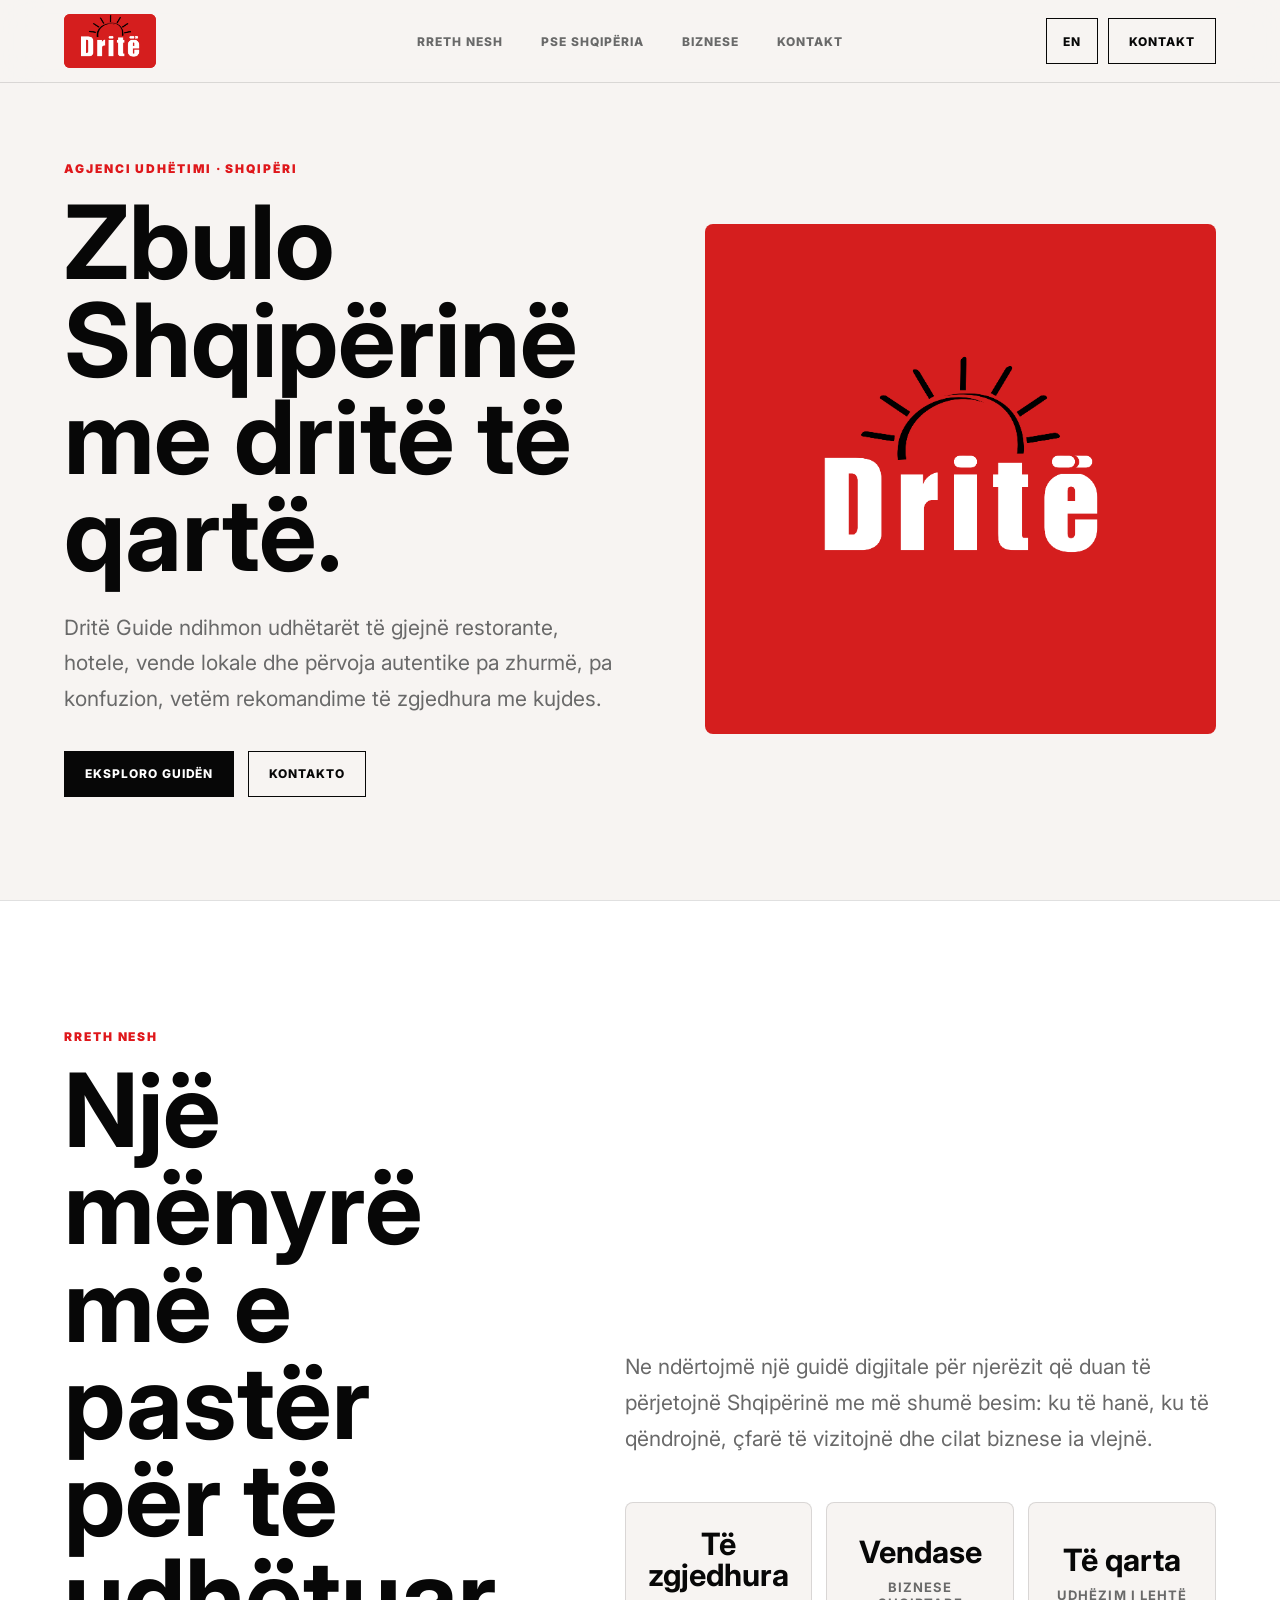
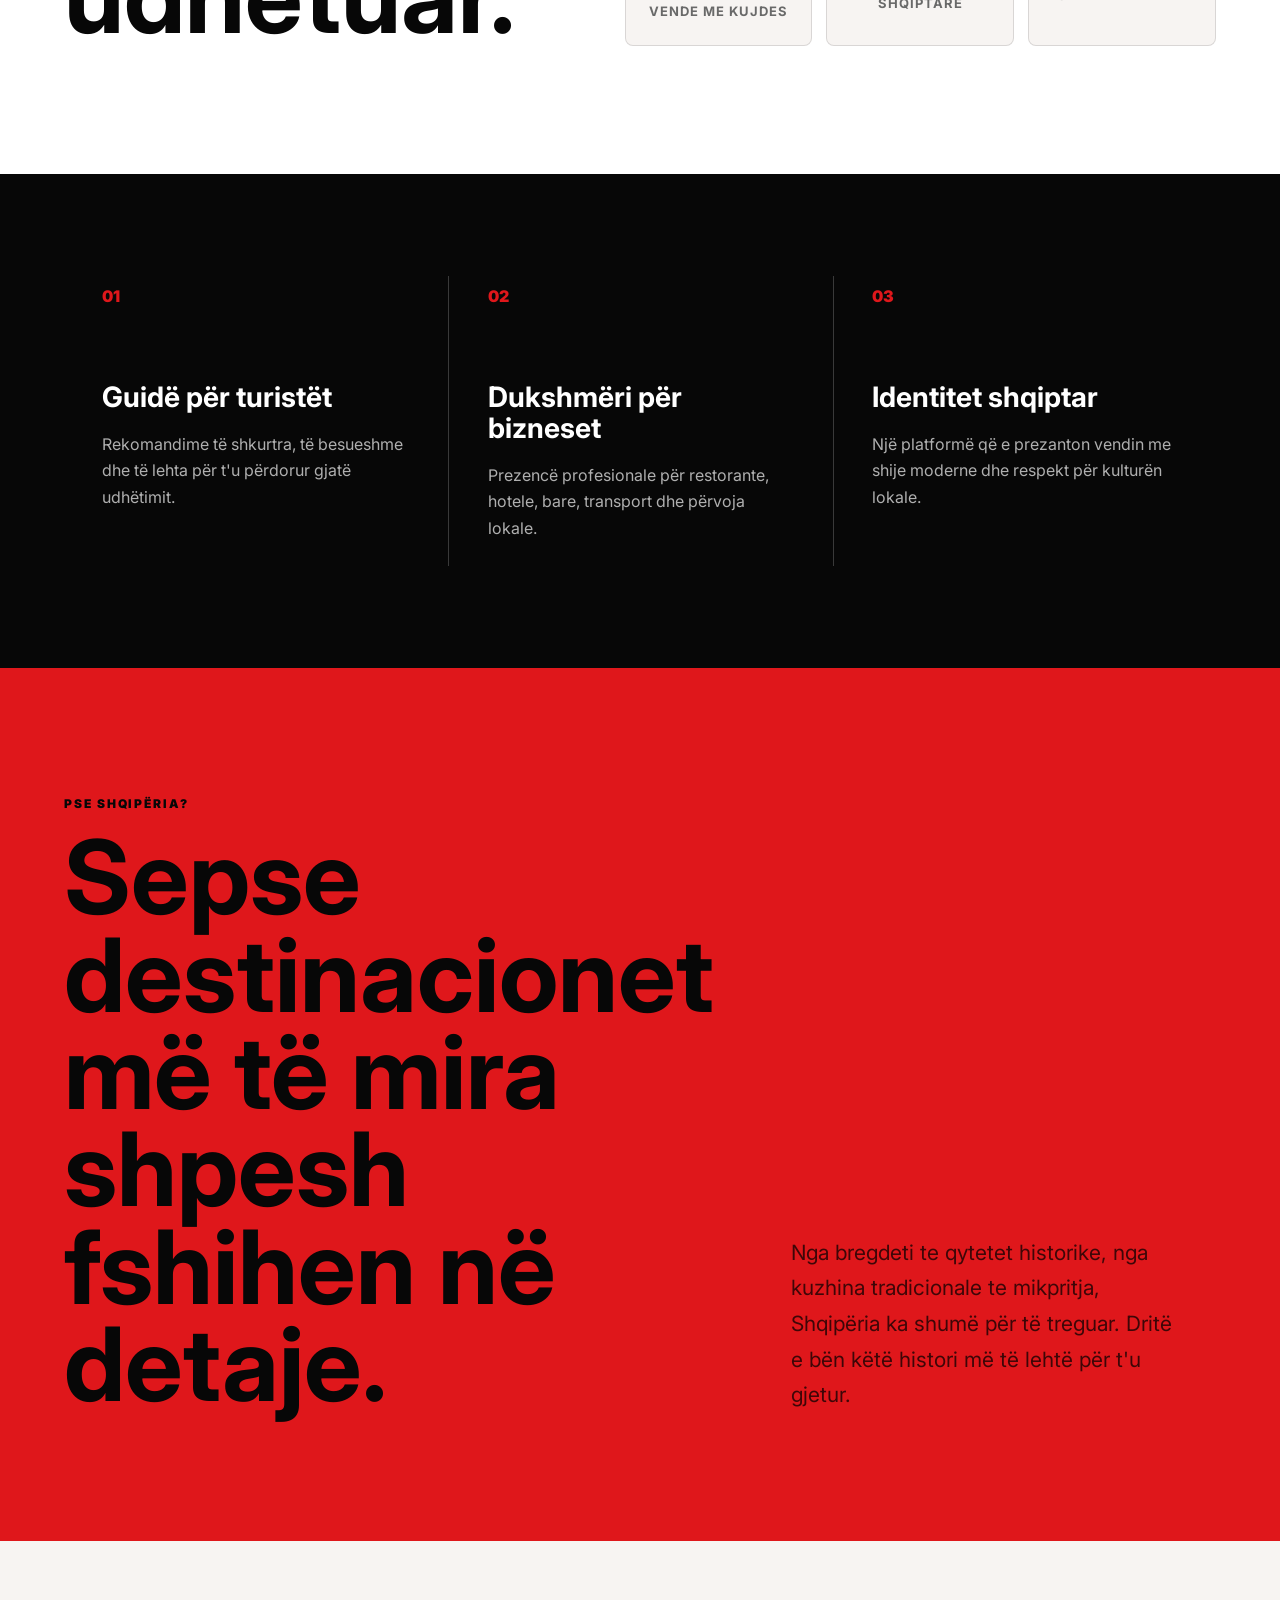
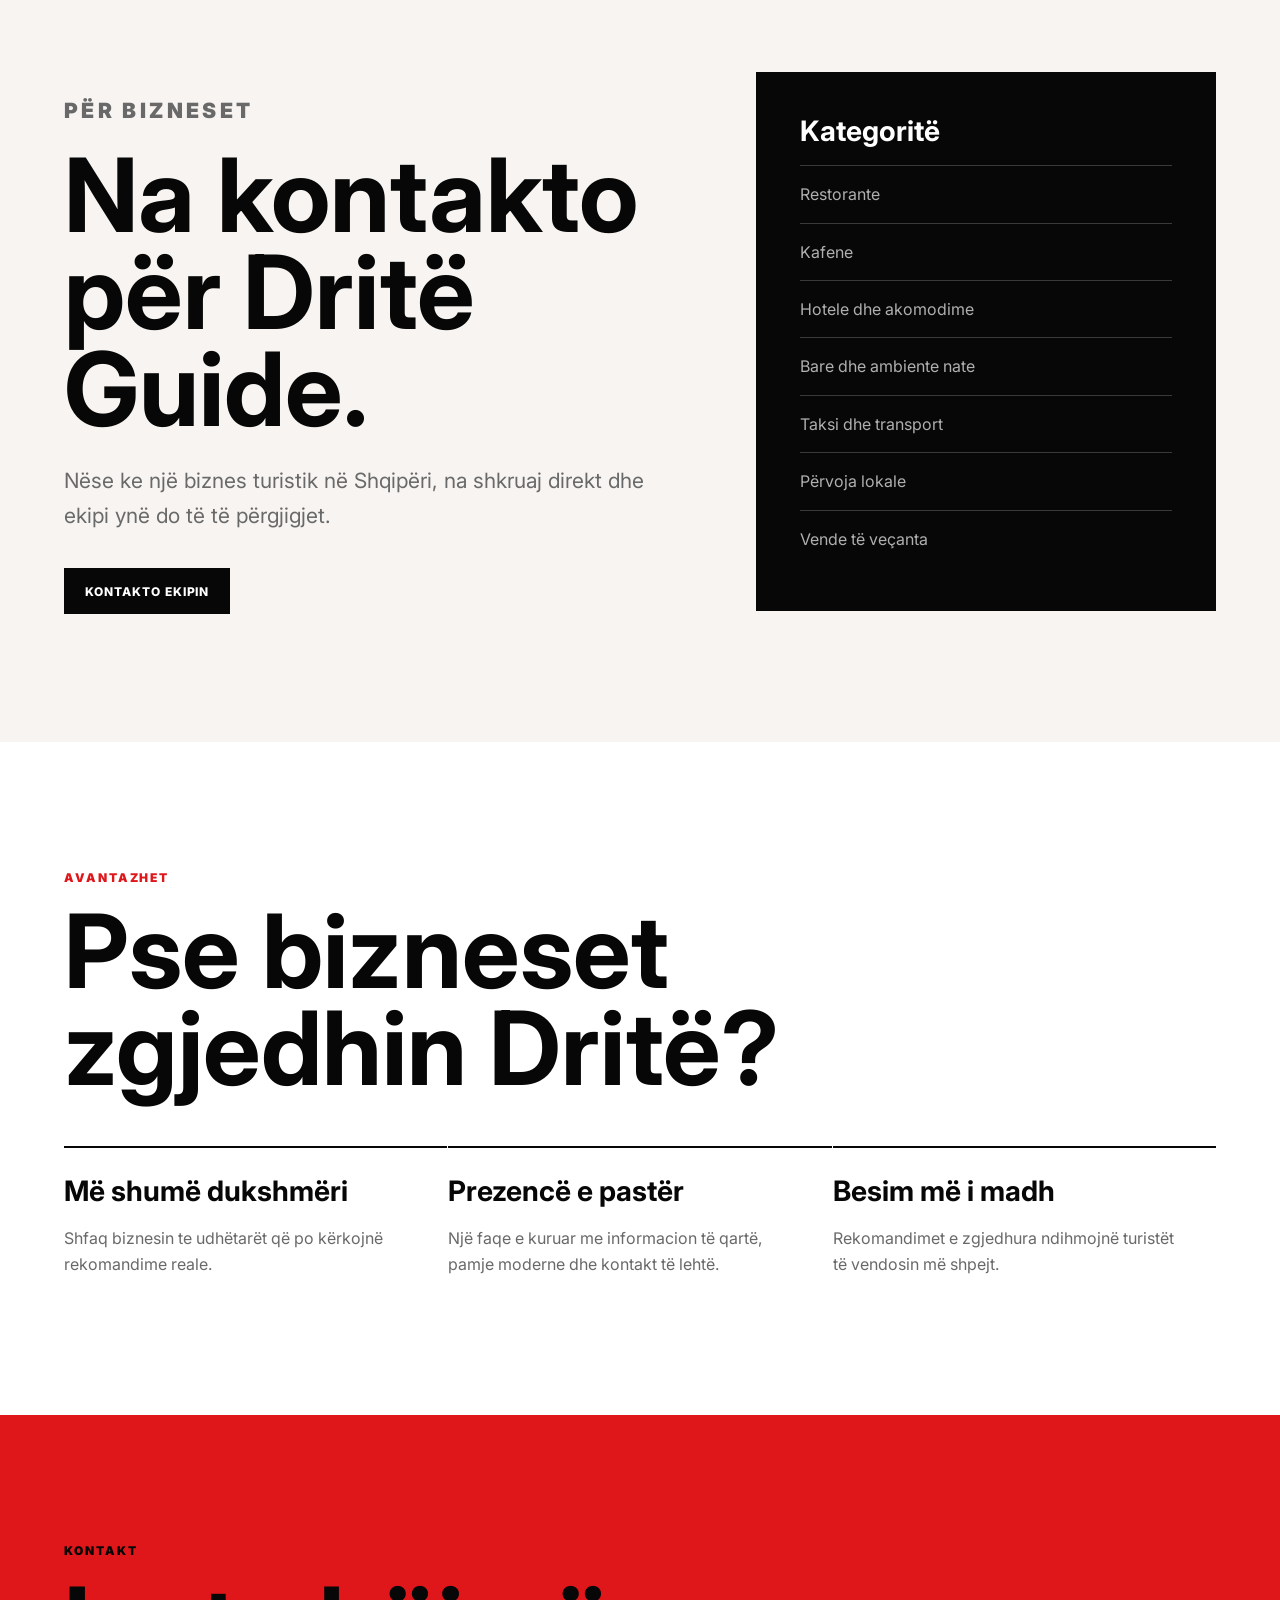
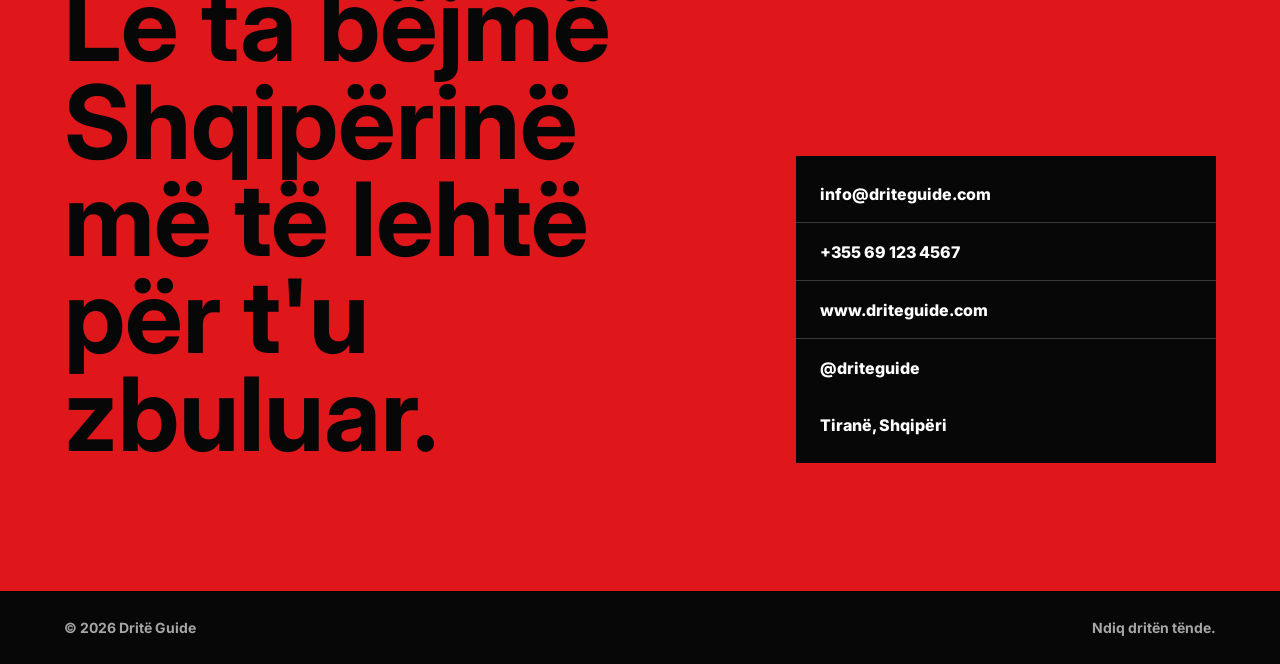
==== commit 36315b23: "finished contact page" ====
--- a/index.html
+++ b/index.html
@@ -166,8 +166,10 @@
 
             <div class="contact-card reveal delay-1">
                 <a href="mailto:info@driteguide.com">info@driteguide.com</a>
+                <a href="tel:+355691234567">+355 69 123 4567</a>
                 <a href="https://www.driteguide.com">www.driteguide.com</a>
                 <span>@driteguide</span>
+                <span data-i18n="contactLocation">Tiranë, Shqipëri</span>
             </div>
         </section>
     </main>
@@ -231,6 +233,7 @@
                 benefitThreeBody: "Rekomandimet e zgjedhura ndihmojnë turistët të vendosin më shpejt.",
                 contactEyebrow: "Kontakt",
                 contactTitle: "Le ta bëjmë Shqipërinë më të lehtë për t'u zbuluar.",
+                contactLocation: "Tiranë, Shqipëri",
                 footerBrand: "© 2026 Dritë Guide",
                 footerLine: "Ndiq dritën tënde."
             },
@@ -286,6 +289,7 @@
                 benefitThreeBody: "Selected recommendations help travelers decide faster.",
                 contactEyebrow: "Contact",
                 contactTitle: "Let’s make Albania easier to discover.",
+                contactLocation: "Tirana, Albania",
                 footerBrand: "© 2026 Dritë Guide",
                 footerLine: "Follow your light."
             }
--- a/styles.css
+++ b/styles.css
@@ -446,16 +446,29 @@
     background: var(--black);
     border-top: 4px solid var(--red);
     display: grid;
-    gap: 1px;
-    padding: clamp(24px, 4vw, 42px);
+    padding: clamp(18px, 3vw, 28px);
 }
 
 .contact-method {
-    background: rgba(255, 255, 255, 0.06);
+    border-bottom: 1px solid var(--line-light);
     color: var(--white);
     display: grid;
     gap: 10px;
-    padding: 22px 0;
+    padding: 22px clamp(8px, 1.8vw, 18px);
+    transition: background 180ms ease, color 180ms ease;
+}
+
+.contact-method:first-child {
+    padding-top: 8px;
+}
+
+.contact-method:last-child {
+    border-bottom: 0;
+    padding-bottom: 8px;
+}
+
+a.contact-method:hover {
+    background: rgba(223, 23, 27, 0.18);
 }
 
 .contact-method span {
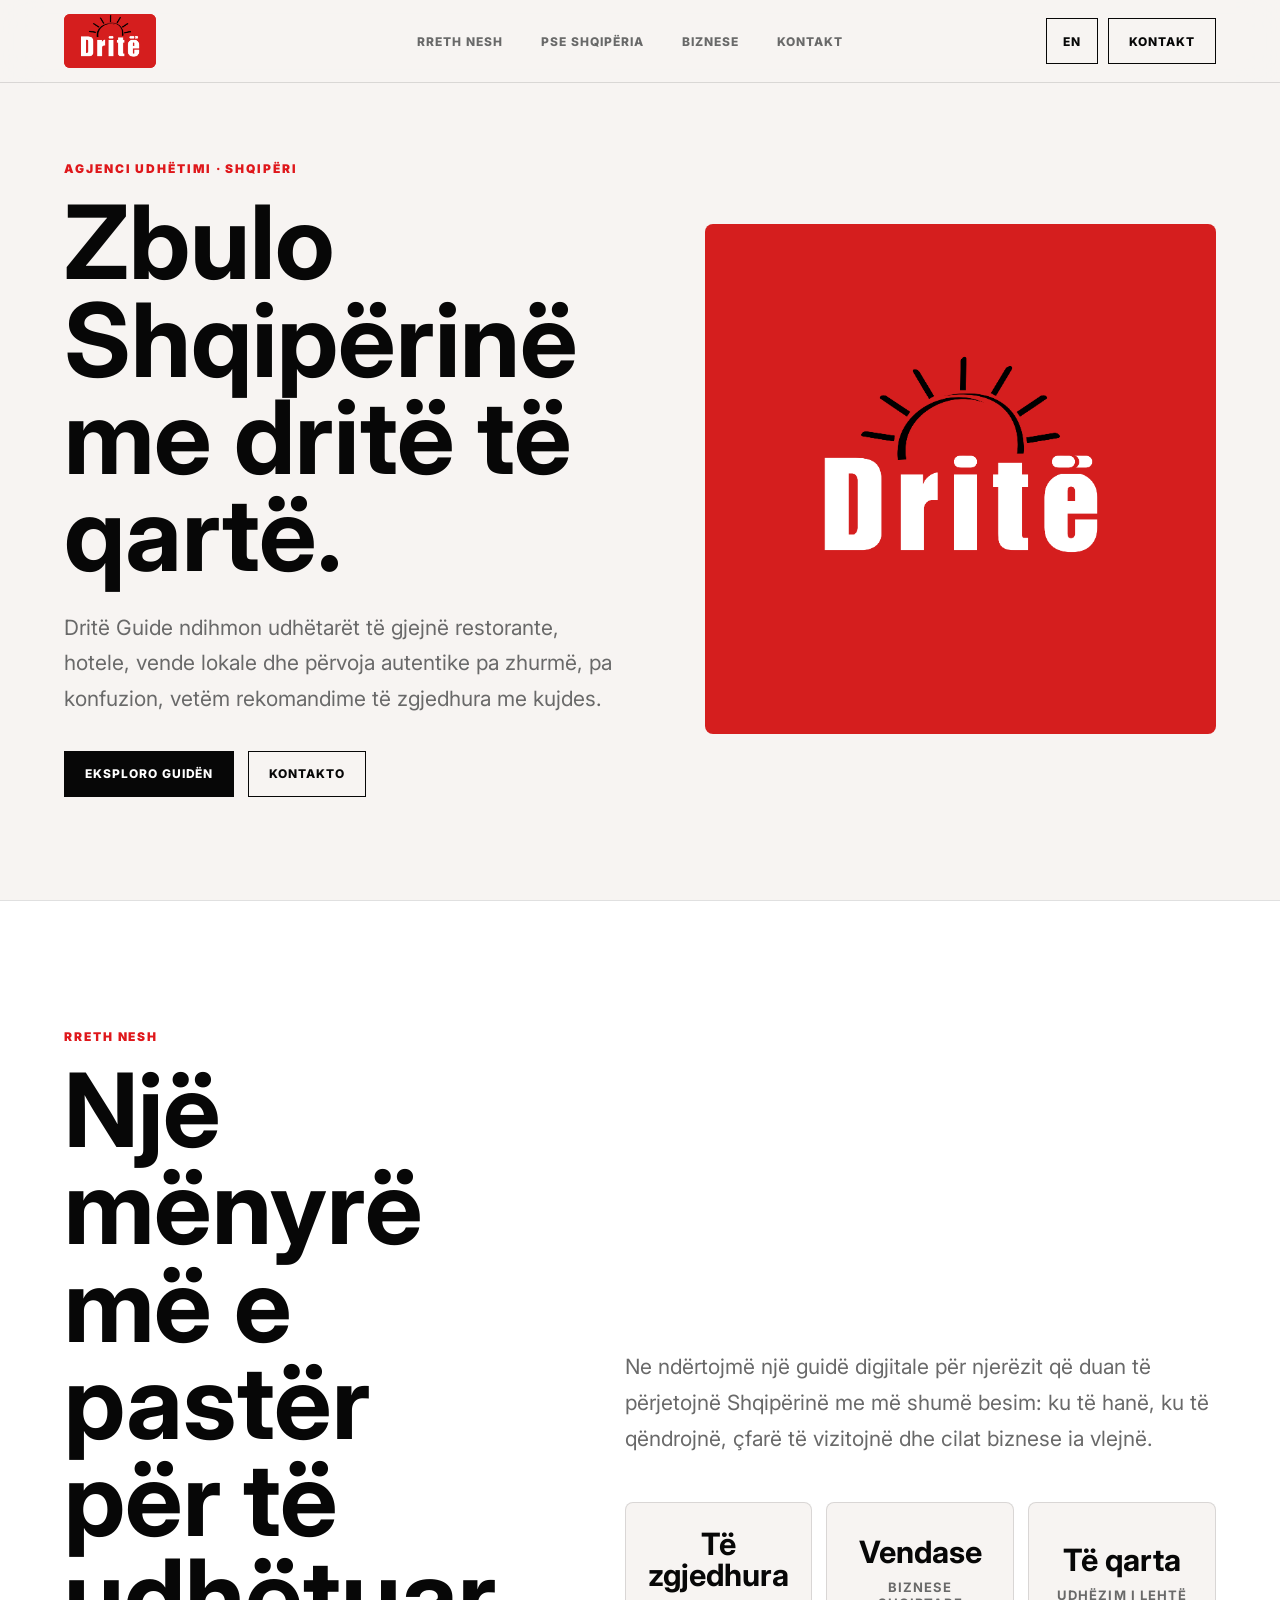
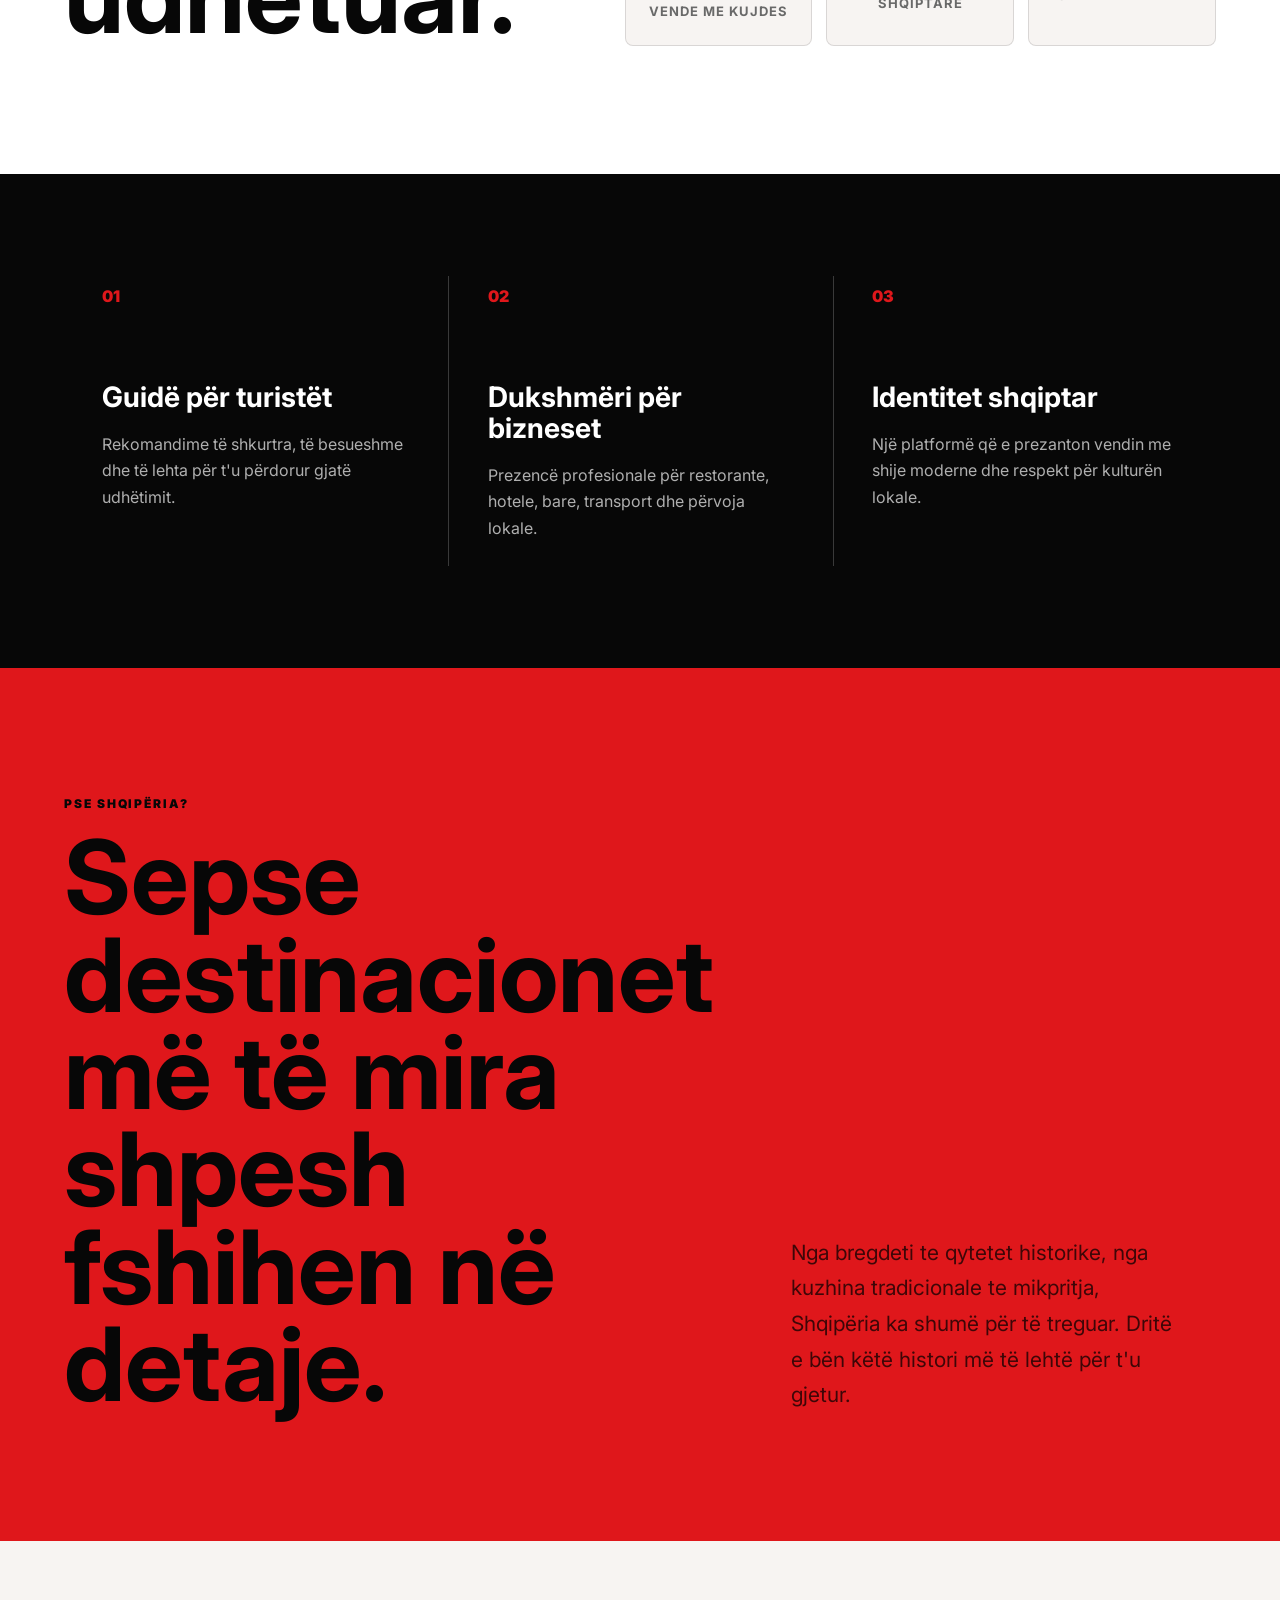
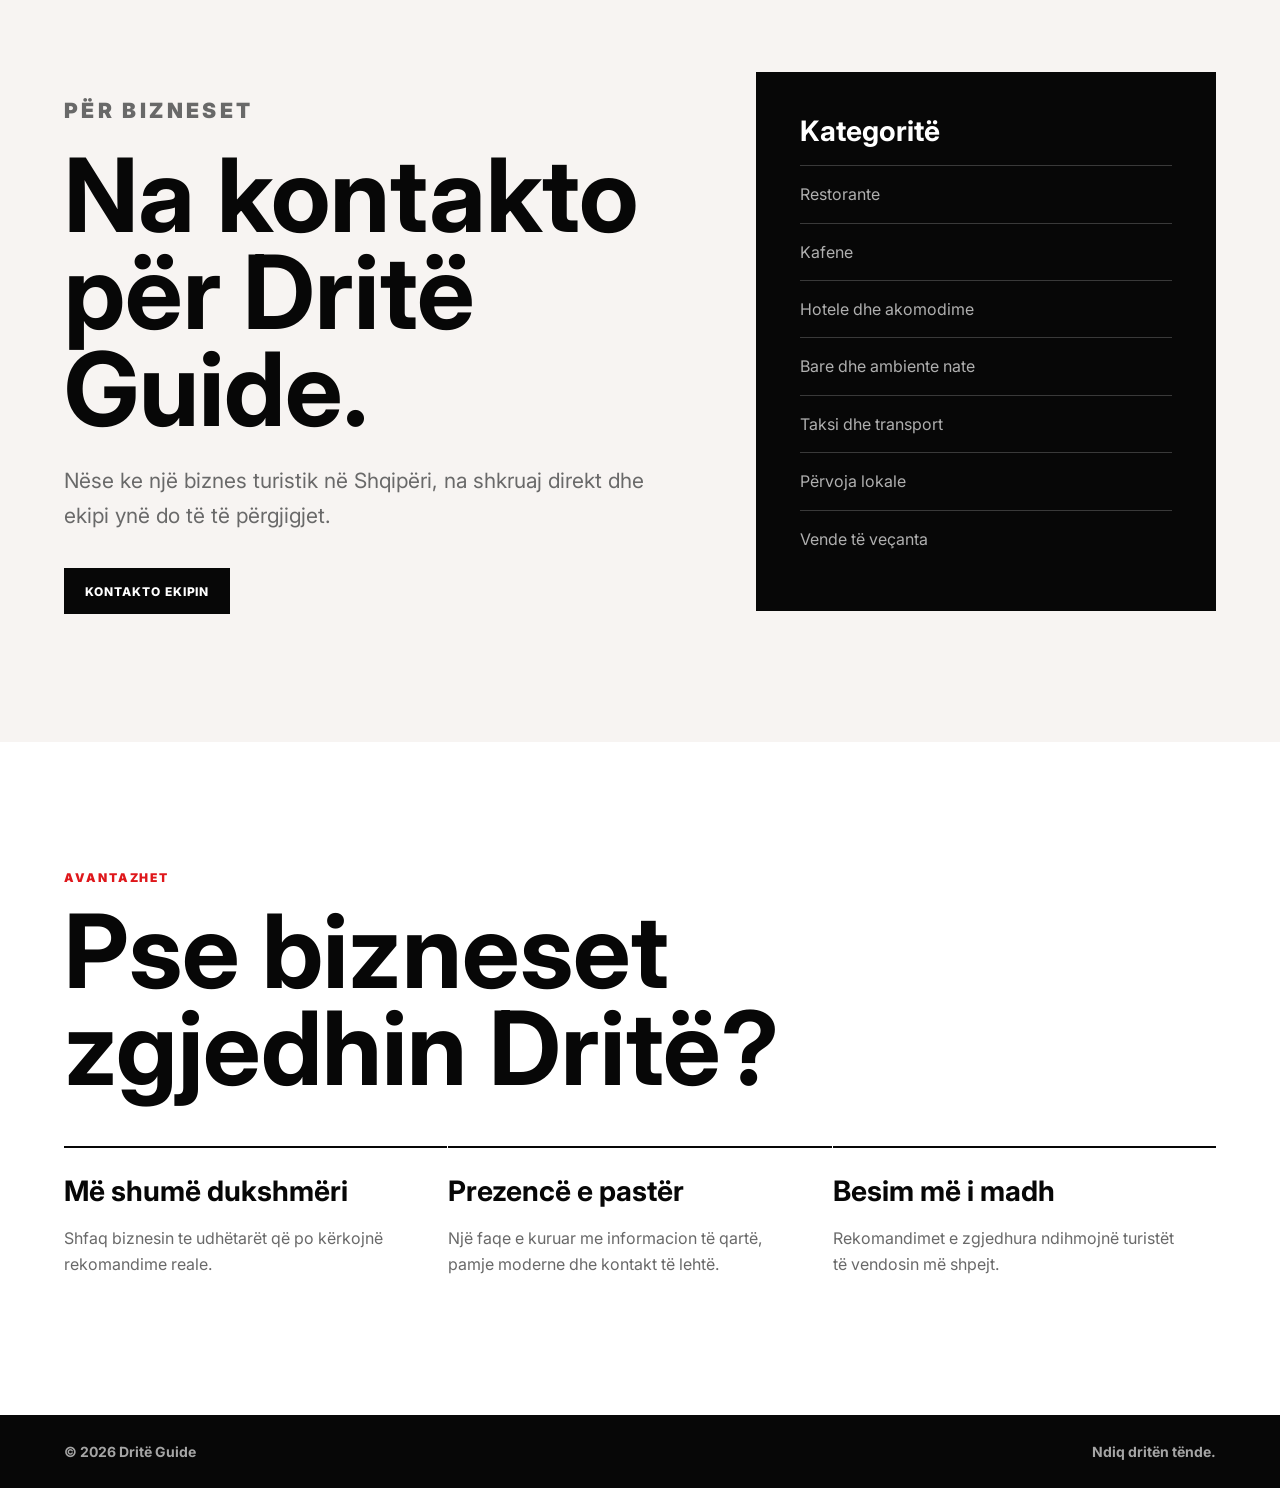
==== commit eaab0da3: "Removed contact from homepage" ====
--- a/index.html
+++ b/index.html
@@ -21,7 +21,7 @@
             <a href="#about" data-i18n="navAbout">Rreth nesh</a>
             <a href="#why" data-i18n="navWhy">Pse Shqipëria</a>
             <a href="#business" data-i18n="navBusiness">Biznese</a>
-            <a href="#contact" data-i18n="navContact">Kontakt</a>
+            <a href="contact.html" data-i18n="navContact">Kontakt</a>
         </nav>
 
         <div class="nav-actions">
@@ -155,21 +155,6 @@
                     <h3 data-i18n="benefitThreeTitle">Besim më i madh</h3>
                     <p data-i18n="benefitThreeBody">Rekomandimet e zgjedhura ndihmojnë turistët të vendosin më shpejt.</p>
                 </div>
-            </div>
-        </section>
-
-        <section id="contact" class="contact">
-            <div class="reveal">
-                <p class="eyebrow dark" data-i18n="contactEyebrow">Kontakt</p>
-                <h2 data-i18n="contactTitle">Le ta bëjmë Shqipërinë më të lehtë për t'u zbuluar.</h2>
-            </div>
-
-            <div class="contact-card reveal delay-1">
-                <a href="mailto:info@driteguide.com">info@driteguide.com</a>
-                <a href="tel:+355691234567">+355 69 123 4567</a>
-                <a href="https://www.driteguide.com">www.driteguide.com</a>
-                <span>@driteguide</span>
-                <span data-i18n="contactLocation">Tiranë, Shqipëri</span>
             </div>
         </section>
     </main>
@@ -231,9 +216,6 @@
                 benefitTwoBody: "Një faqe e kuruar me informacion të qartë, pamje moderne dhe kontakt të lehtë.",
                 benefitThreeTitle: "Besim më i madh",
                 benefitThreeBody: "Rekomandimet e zgjedhura ndihmojnë turistët të vendosin më shpejt.",
-                contactEyebrow: "Kontakt",
-                contactTitle: "Le ta bëjmë Shqipërinë më të lehtë për t'u zbuluar.",
-                contactLocation: "Tiranë, Shqipëri",
                 footerBrand: "© 2026 Dritë Guide",
                 footerLine: "Ndiq dritën tënde."
             },
@@ -287,9 +269,6 @@
                 benefitTwoBody: "A curated page with clear information, modern visuals, and easy contact.",
                 benefitThreeTitle: "More trust",
                 benefitThreeBody: "Selected recommendations help travelers decide faster.",
-                contactEyebrow: "Contact",
-                contactTitle: "Let’s make Albania easier to discover.",
-                contactLocation: "Tirana, Albania",
                 footerBrand: "© 2026 Dritë Guide",
                 footerLine: "Follow your light."
             }
--- a/styles.css
+++ b/styles.css
@@ -397,38 +397,6 @@
     color: var(--muted);
 }
 
-.contact {
-    align-items: end;
-    background: var(--red);
-    color: var(--black);
-    display: grid;
-    gap: clamp(32px, 6vw, 80px);
-    grid-template-columns: 1fr minmax(280px, 420px);
-    padding: clamp(72px, 10vw, 130px) clamp(20px, 5vw, 72px);
-}
-
-.contact-card {
-    background: var(--black);
-    color: var(--white);
-    display: grid;
-    gap: 1px;
-    padding: 10px 0;
-}
-
-.contact-card a,
-.contact-card span {
-    border-bottom: 1px solid var(--line-light);
-    color: var(--white);
-    display: block;
-    font-weight: 800;
-    padding: 18px 24px;
-    word-break: break-word;
-}
-
-.contact-card span {
-    border-bottom: 0;
-}
-
 .contact-page {
     min-height: 100vh;
 }
@@ -542,7 +510,6 @@
     .split,
     .red-panel,
     .business,
-    .contact,
     .contact-hero {
         grid-template-columns: 1fr;
     }
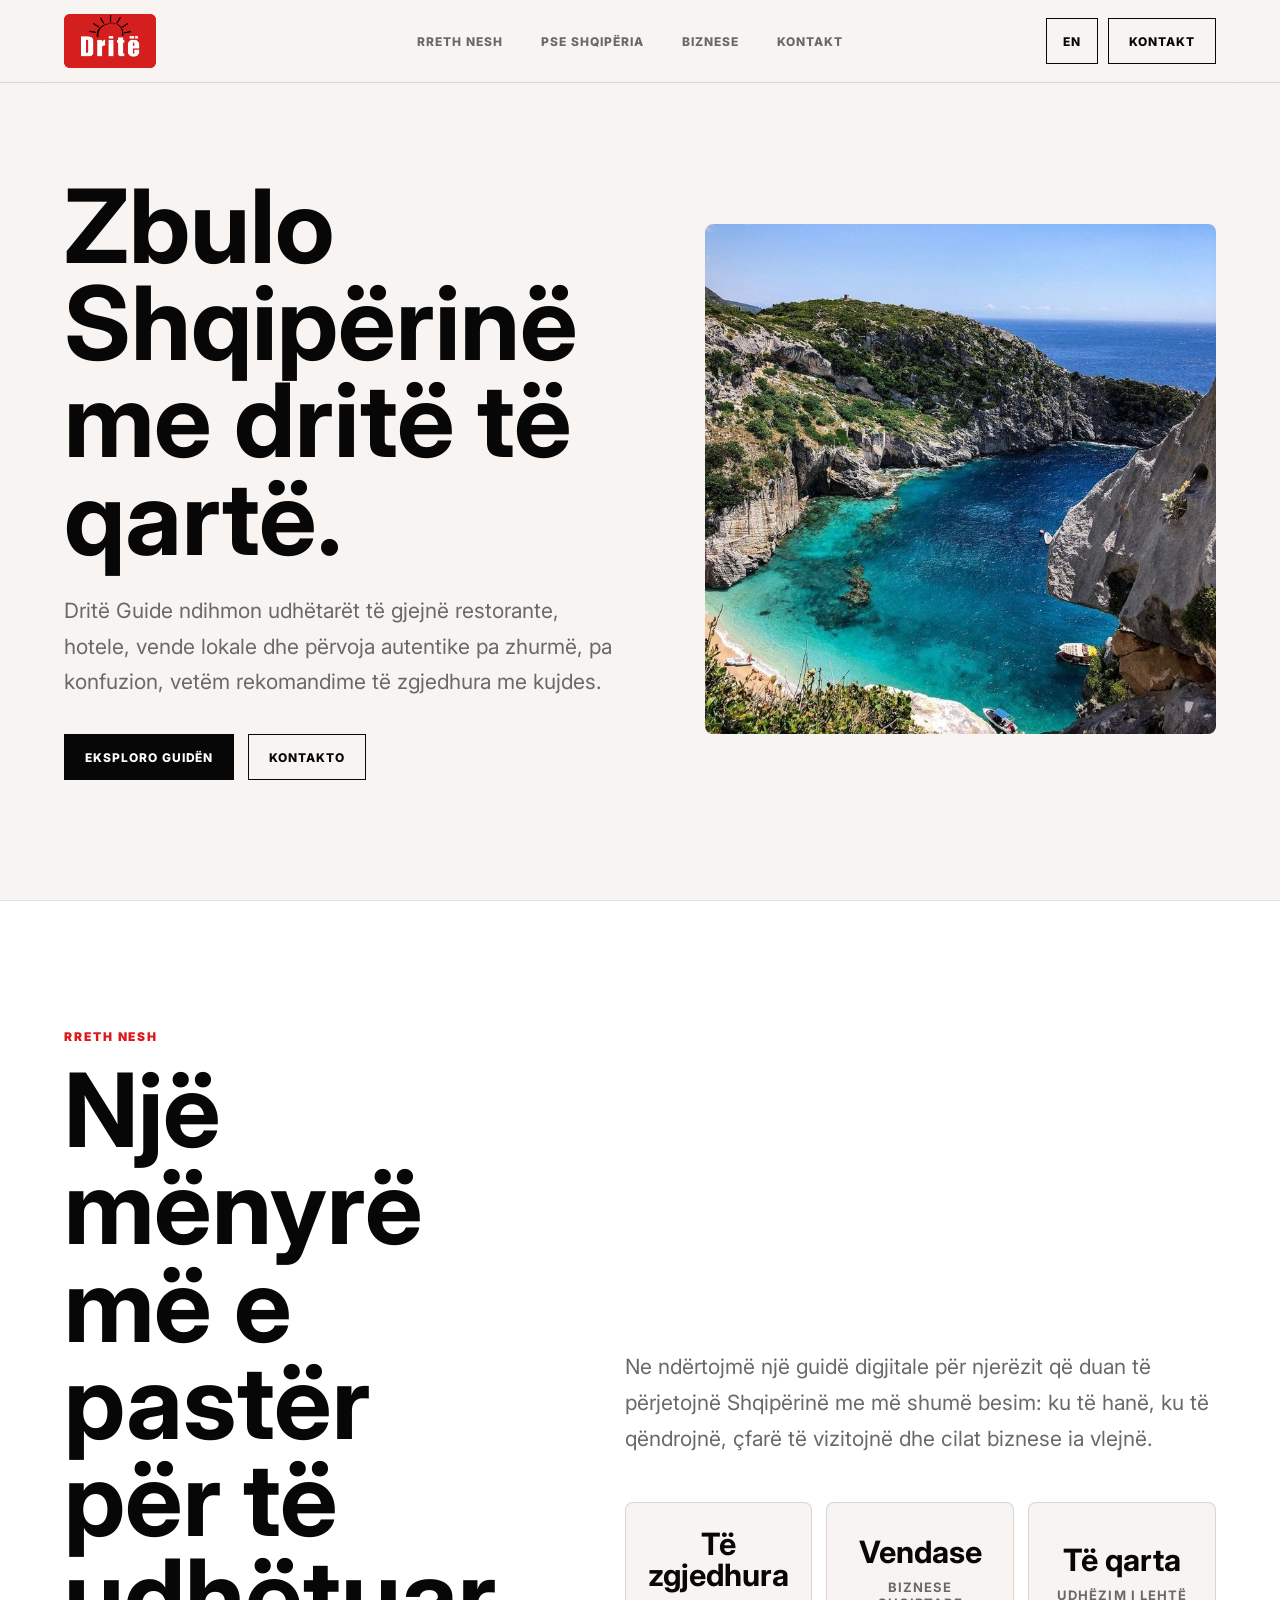
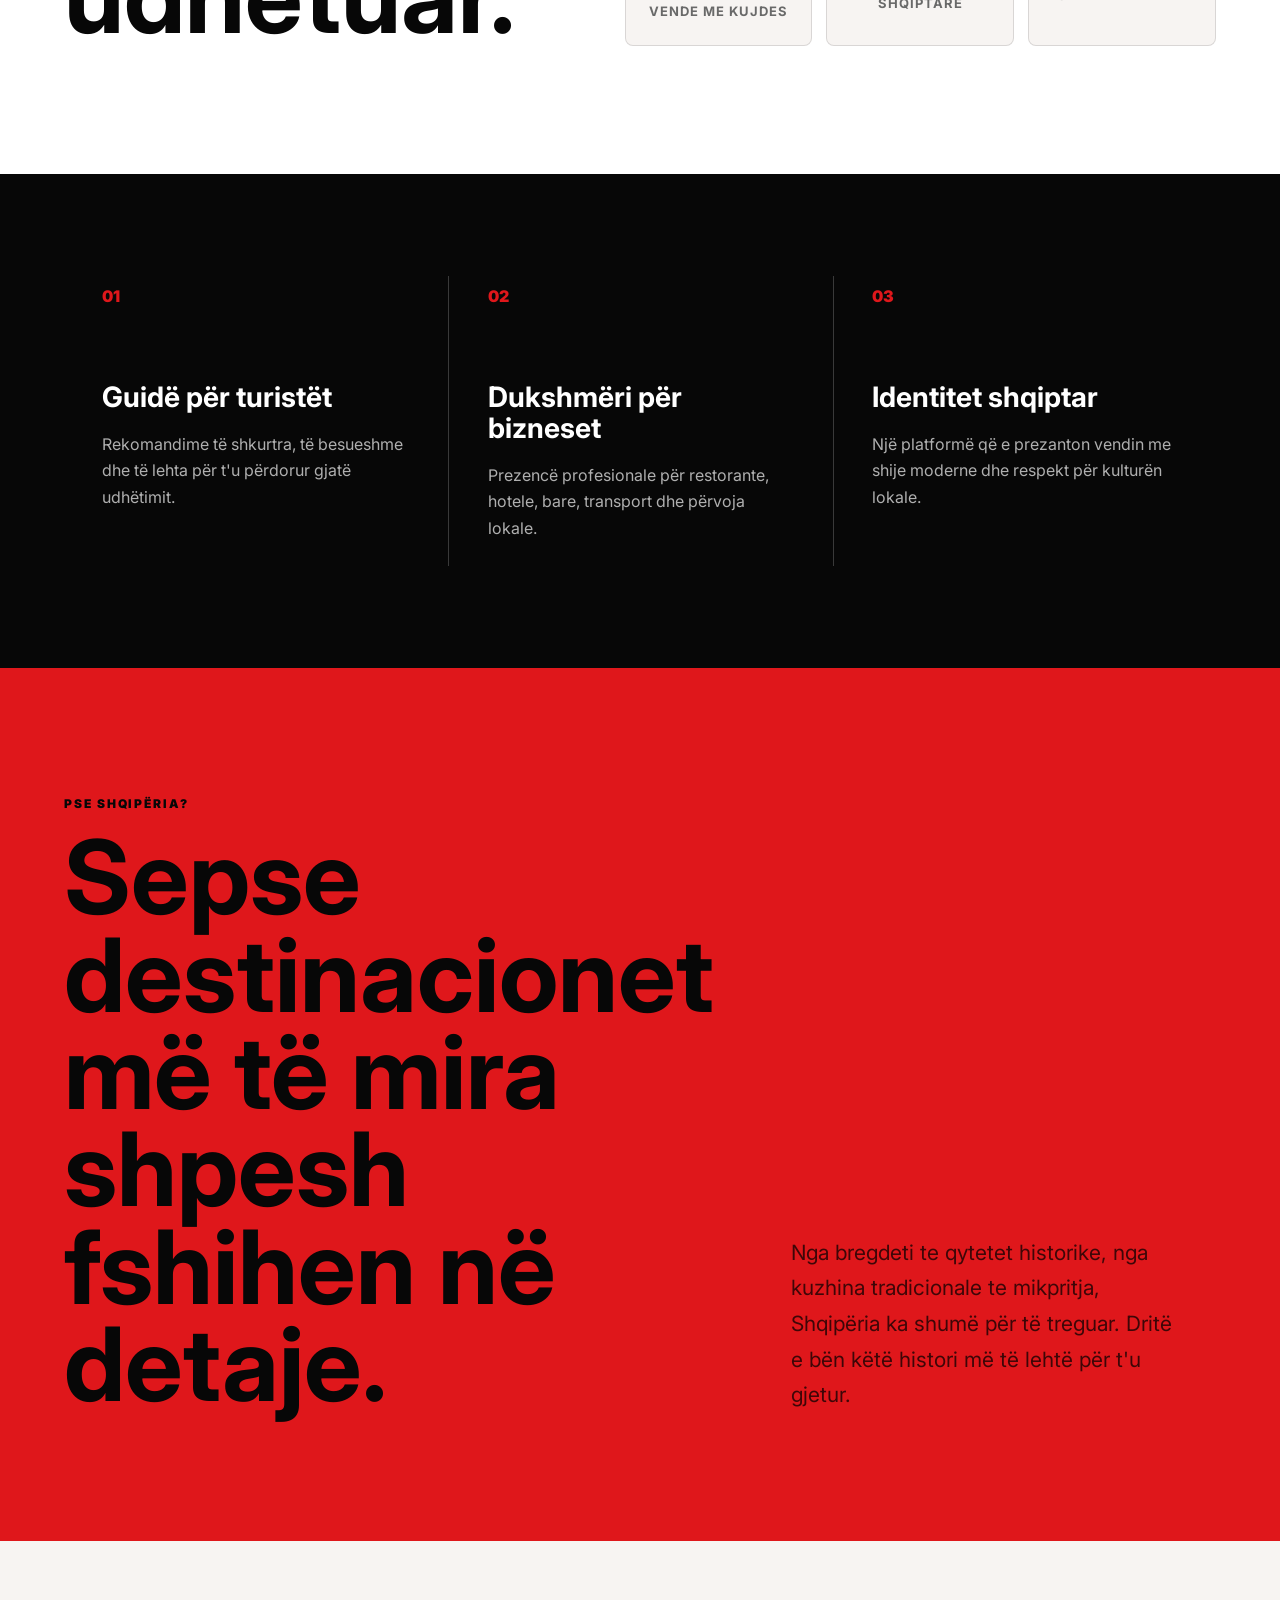
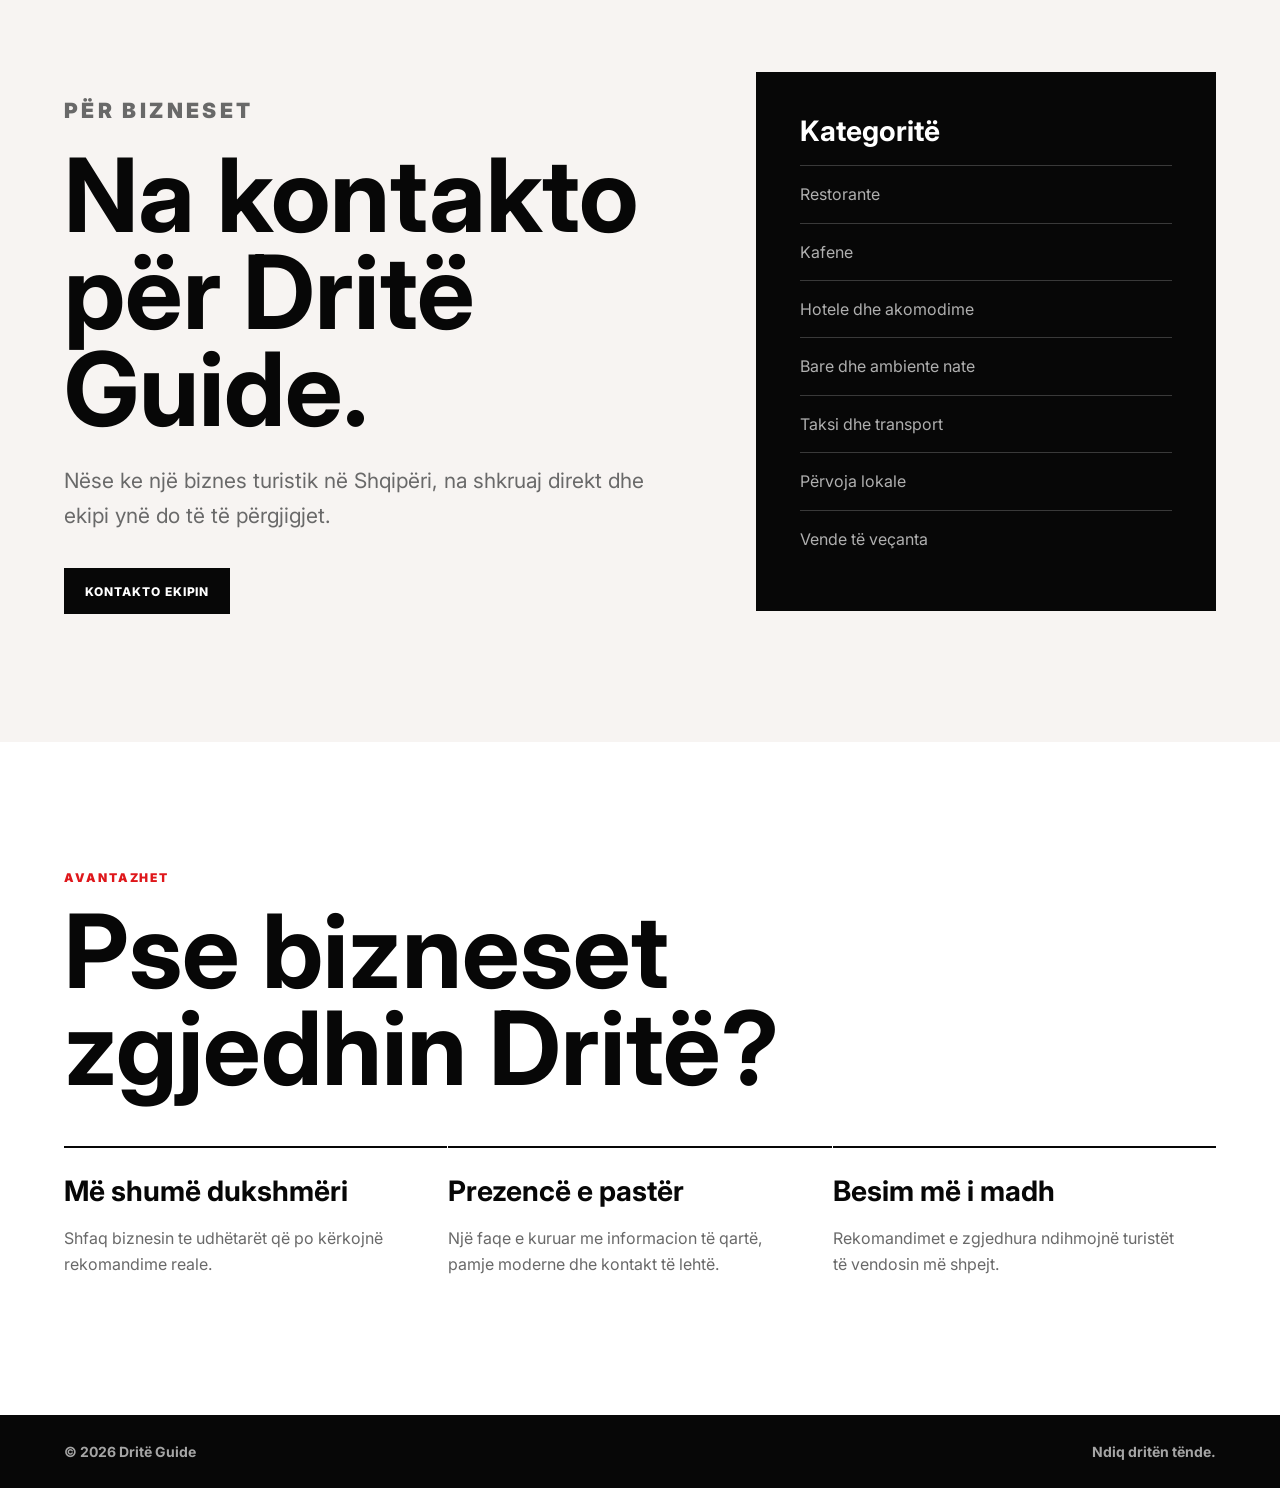
==== commit 2fe7b6bf: "fix quick" ====
--- a/index.html
+++ b/index.html
@@ -35,7 +35,6 @@
     <main id="top">
         <section class="hero">
             <div class="hero-copy reveal">
-                <p class="eyebrow" data-i18n="heroEyebrow">Agjenci udhëtimi · Shqipëri</p>
                 <h1 data-i18n="heroTitle">Zbulo Shqipërinë me dritë të qartë.</h1>
                 <p class="lead" data-i18n="heroLead">
                     Dritë Guide ndihmon udhëtarët të gjejnë restorante, hotele, vende lokale dhe përvoja
@@ -49,7 +48,7 @@
             </div>
 
             <div class="hero-mark reveal delay-1" aria-hidden="true">
-                <img src="./img/logo1.png" alt="" />
+                <img src="./img/aquariumb.jpg" alt="" />
             </div>
         </section>
 
@@ -172,7 +171,6 @@
                 navBusiness: "Biznese",
                 navContact: "Kontakt",
                 contactCta: "Kontakt",
-                heroEyebrow: "Agjenci udhëtimi · Shqipëri",
                 heroTitle: "Zbulo Shqipërinë me dritë të qartë.",
                 heroLead: "Dritë Guide ndihmon udhëtarët të gjejnë restorante, hotele, vende lokale dhe përvoja autentike pa zhurmë, pa konfuzion, vetëm rekomandime të zgjedhura me kujdes.",
                 heroPrimary: "Eksploro guidën",
@@ -225,7 +223,6 @@
                 navBusiness: "Businesses",
                 navContact: "Contact",
                 contactCta: "Contact",
-                heroEyebrow: "Travel guide agency · Albania",
                 heroTitle: "Discover Albania with a clearer guide.",
                 heroLead: "Dritë Guide helps travelers find restaurants, hotels, local places, and authentic experiences without noise or confusion, only carefully selected recommendations.",
                 heroPrimary: "Explore the guide",
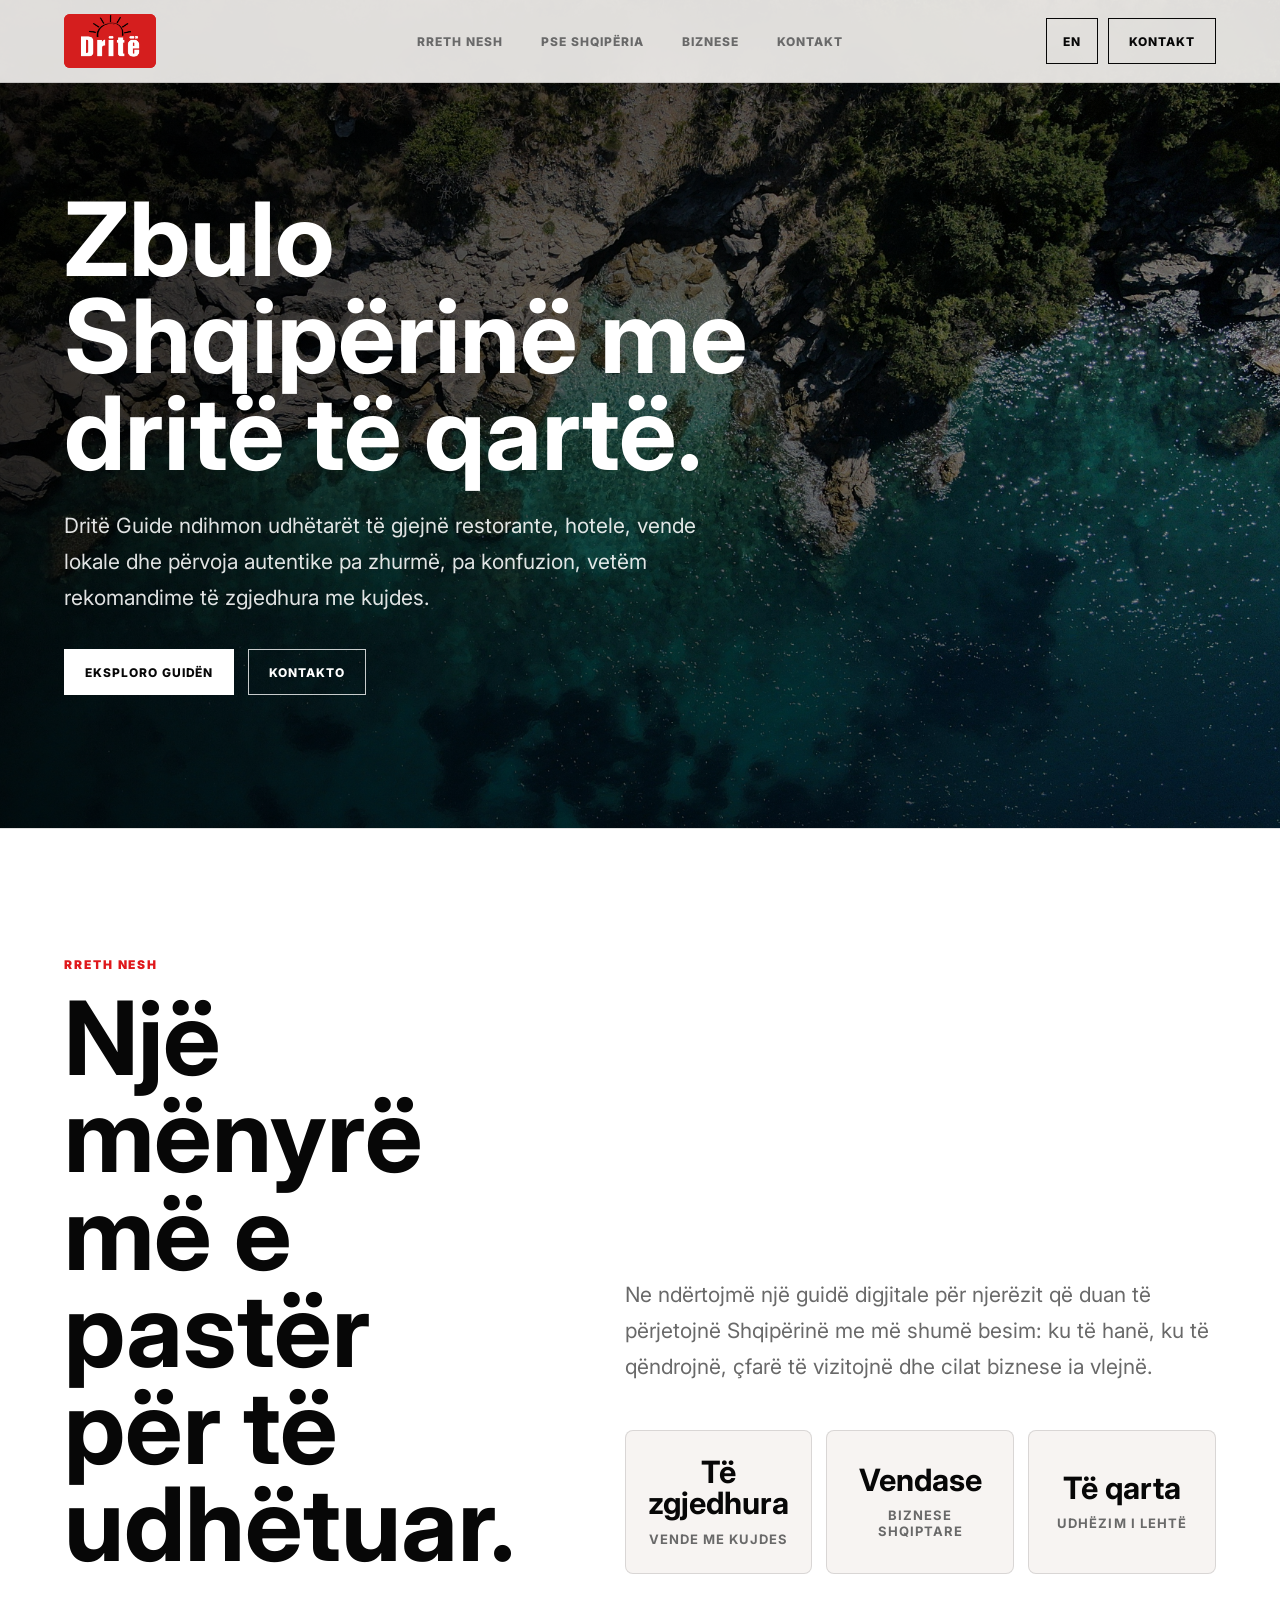
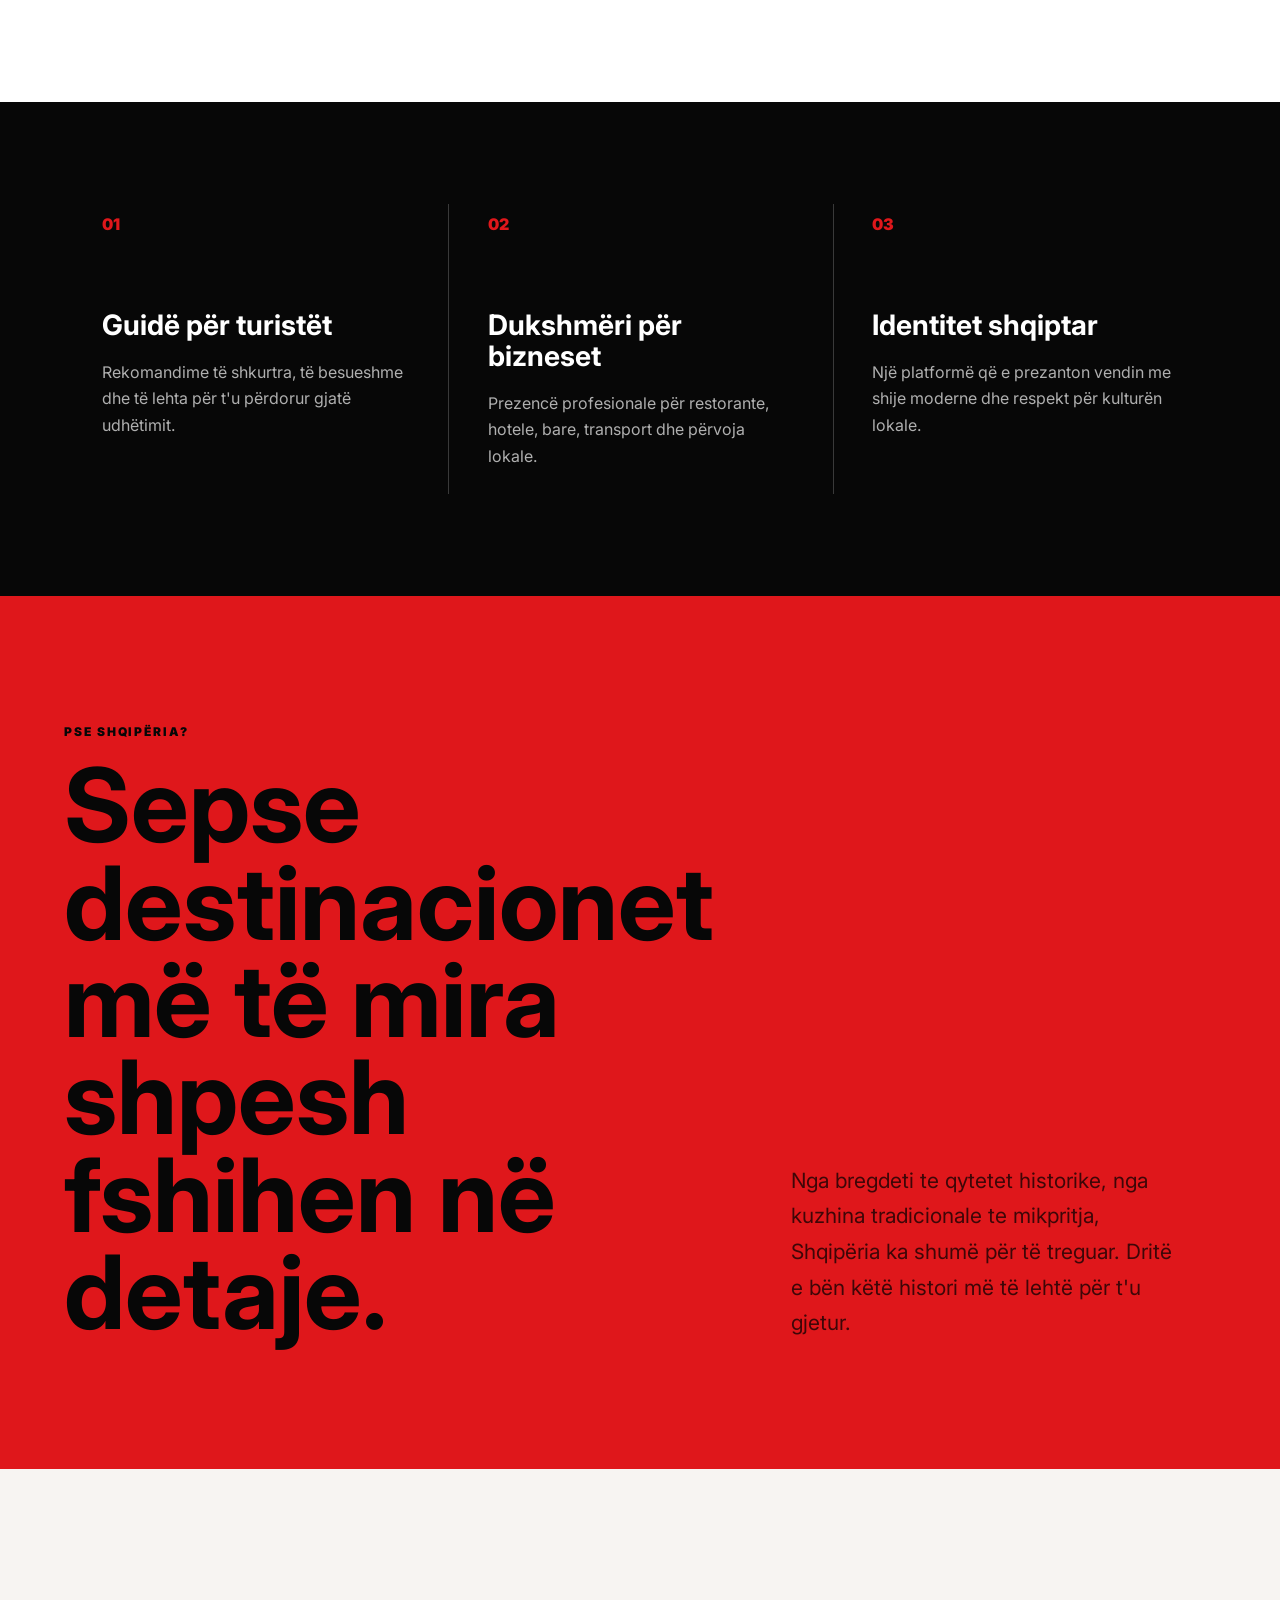
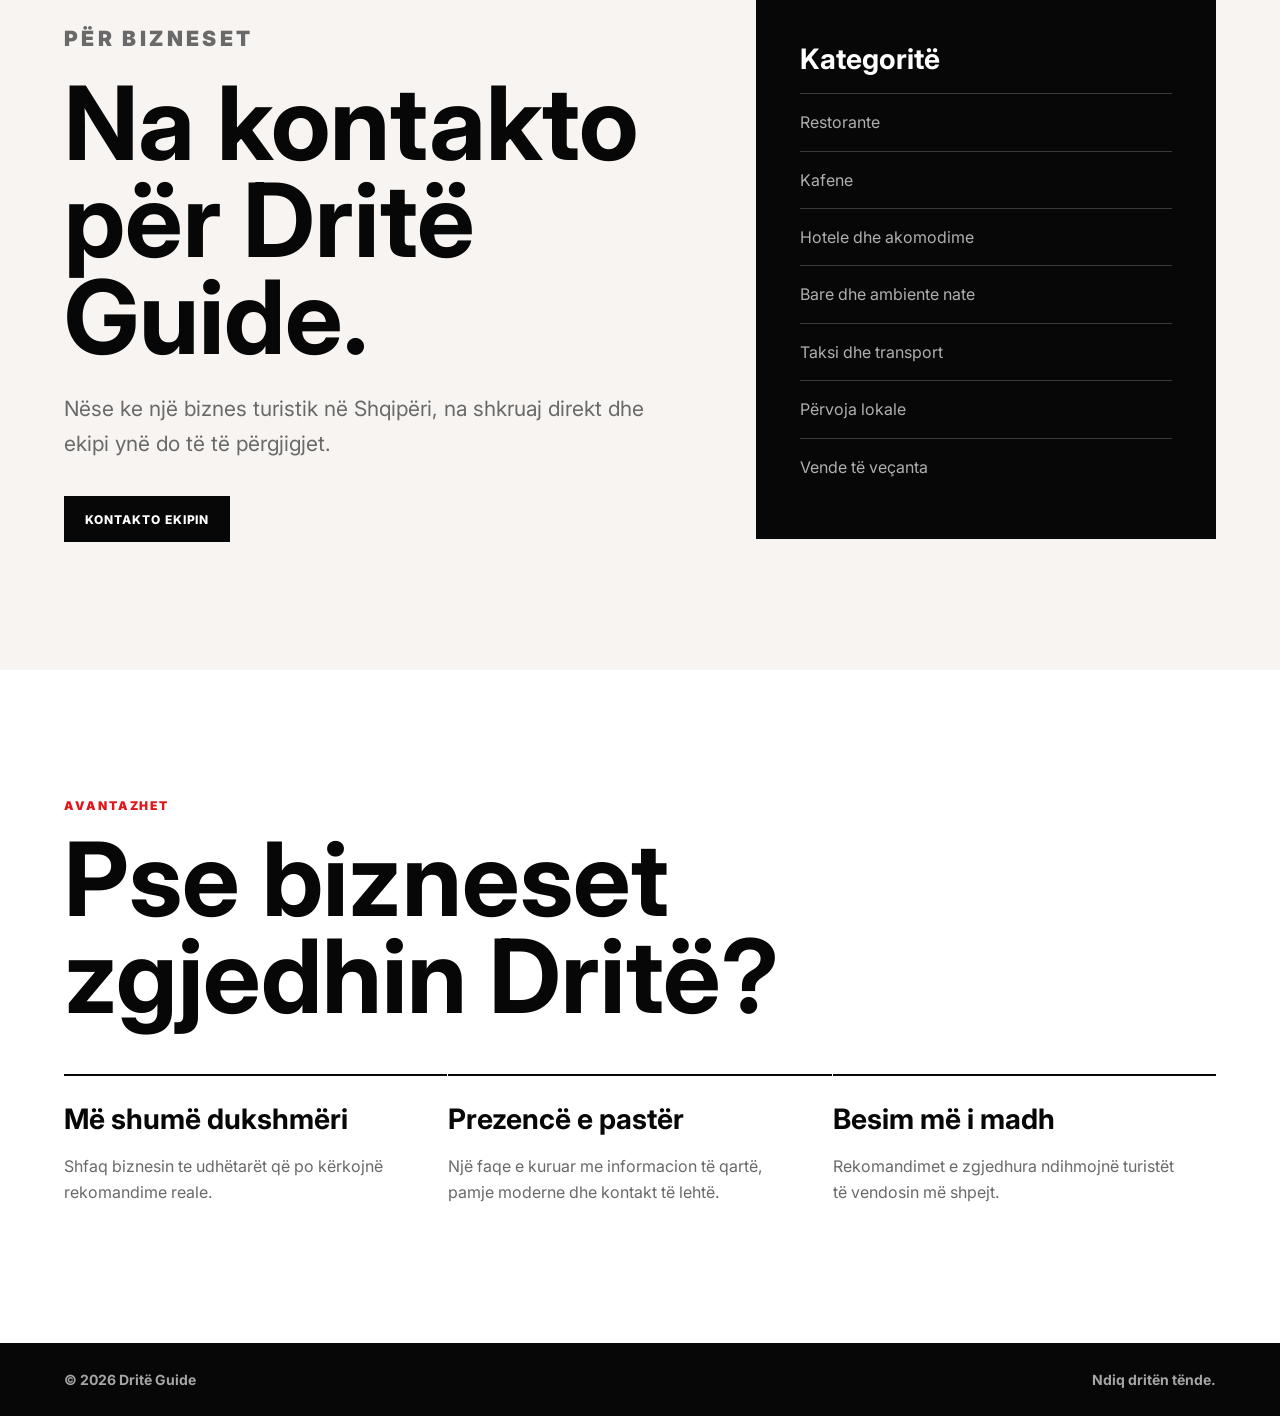
==== commit d5da6f33: "Website Final Fix" ====
--- a/index.html
+++ b/index.html
@@ -48,7 +48,7 @@
             </div>
 
             <div class="hero-mark reveal delay-1" aria-hidden="true">
-                <img src="./img/aquariumb.jpg" alt="" />
+                <img src="./img/albo.jpg" alt="" />
             </div>
         </section>
 
--- a/styles.css
+++ b/styles.css
@@ -157,13 +157,18 @@
     align-items: center;
     display: grid;
     gap: clamp(36px, 6vw, 90px);
-    grid-template-columns: minmax(0, 1.05fr) minmax(320px, 0.95fr);
-    min-height: 100vh;
+    grid-template-columns: minmax(0, 1fr);
+    isolation: isolate;
+    min-height: 92vh;
     padding: 130px clamp(20px, 5vw, 72px) 72px;
+    position: relative;
 }
 
 .hero-copy {
+    color: var(--white);
     max-width: 760px;
+    position: relative;
+    z-index: 2;
 }
 
 .eyebrow {
@@ -209,6 +214,10 @@
     max-width: 650px;
 }
 
+.hero .lead {
+    color: rgba(255, 255, 255, 0.88);
+}
+
 .hero-actions {
     display: flex;
     flex-wrap: wrap;
@@ -216,23 +225,56 @@
     margin-top: 34px;
 }
 
+.hero .btn {
+    border-color: rgba(255, 255, 255, 0.78);
+    color: var(--white);
+}
+
+.hero .btn.primary {
+    background: var(--white);
+    border-color: var(--white);
+    color: var(--black);
+}
+
+.hero .btn.primary:hover {
+    background: var(--red);
+    border-color: var(--red);
+    color: var(--white);
+}
+
+.hero .btn.ghost:hover {
+    background: rgba(255, 255, 255, 0.16);
+    border-color: var(--white);
+    color: var(--white);
+}
+
 .hero-mark {
-    align-items: center;
-    aspect-ratio: 1;
-    background: var(--red);
-    border-radius: 8px;
-    display: flex;
-    justify-content: center;
-    margin-inline: auto;
-    max-width: 540px;
+    inset: 0;
     overflow: hidden;
-    width: min(100%, 540px);
+    position: absolute;
+    transform: none;
+    transition: none;
+    z-index: -2;
+}
+
+.hero-mark.reveal {
+    opacity: 1;
+    transform: none;
+}
+
+.hero-mark::after {
+    background:
+        linear-gradient(90deg, rgba(0, 0, 0, 0.76) 0%, rgba(0, 0, 0, 0.48) 42%, rgba(0, 0, 0, 0.2) 100%),
+        linear-gradient(180deg, rgba(0, 0, 0, 0.34) 0%, rgba(0, 0, 0, 0.08) 44%, rgba(0, 0, 0, 0.42) 100%);
+    content: "";
+    inset: 0;
+    position: absolute;
 }
 
 .hero-mark img {
     height: 100%;
     object-fit: cover;
-    object-position: center;
+    object-position: center 42%;
     width: 100%;
 }
 
@@ -518,11 +560,6 @@
         padding-top: 118px;
     }
 
-    .hero-mark {
-        justify-self: start;
-        max-width: 380px;
-    }
-
     .contact-hero {
         padding-top: 128px;
     }
@@ -578,7 +615,7 @@
     }
 
     .hero {
-        min-height: auto;
+        min-height: 84vh;
         padding-bottom: 54px;
     }
 
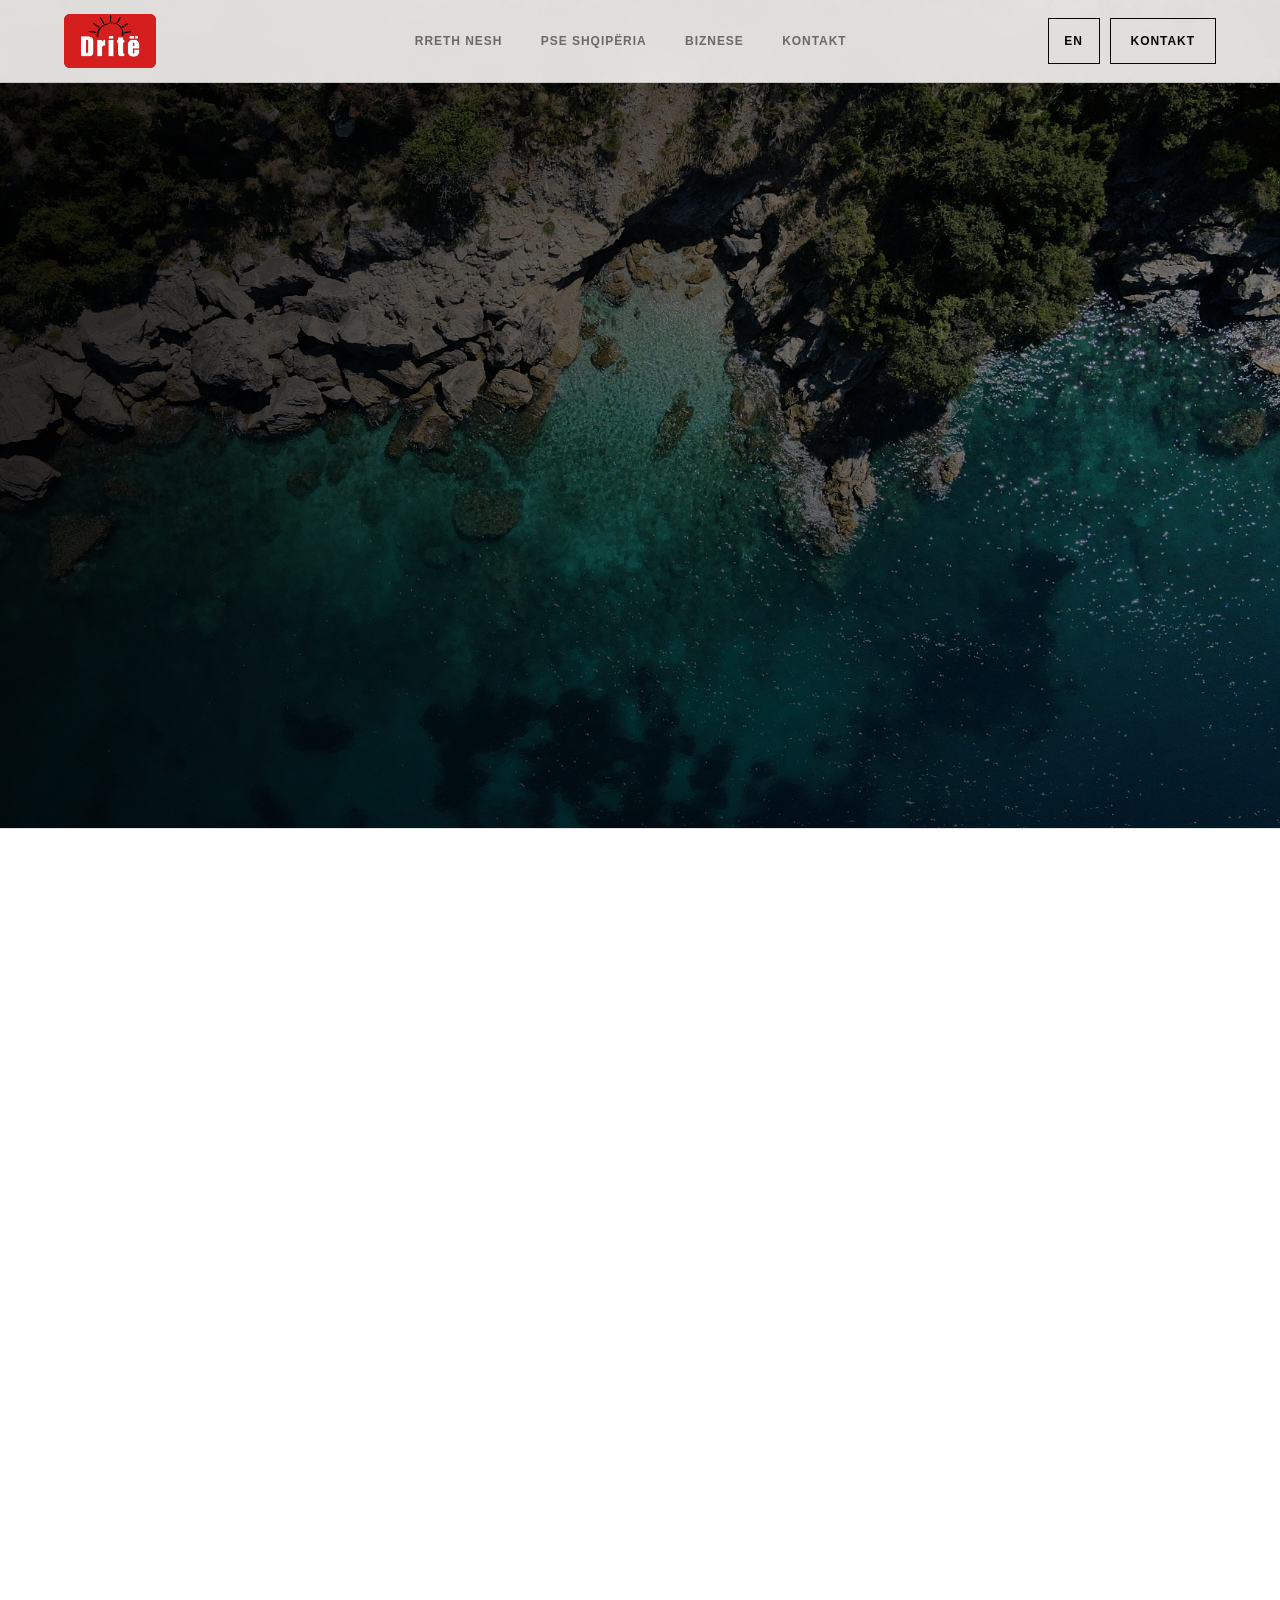
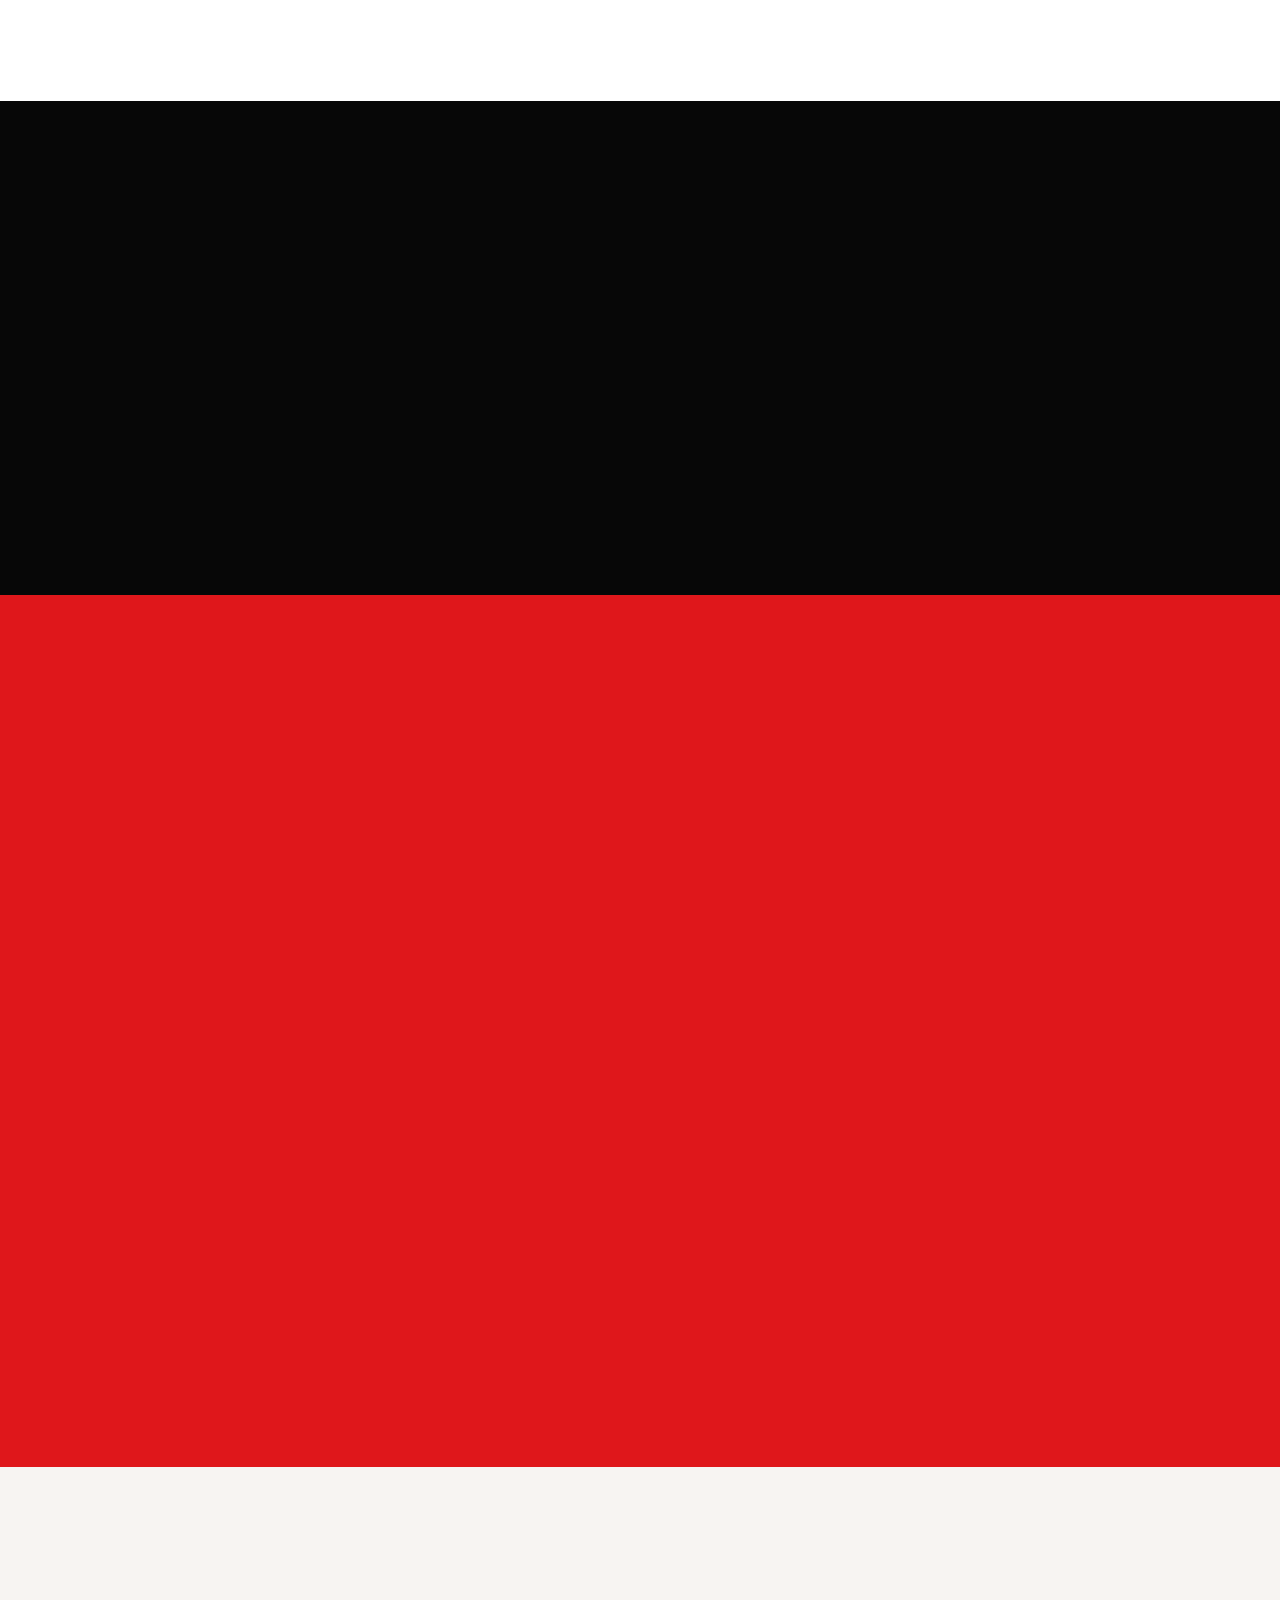
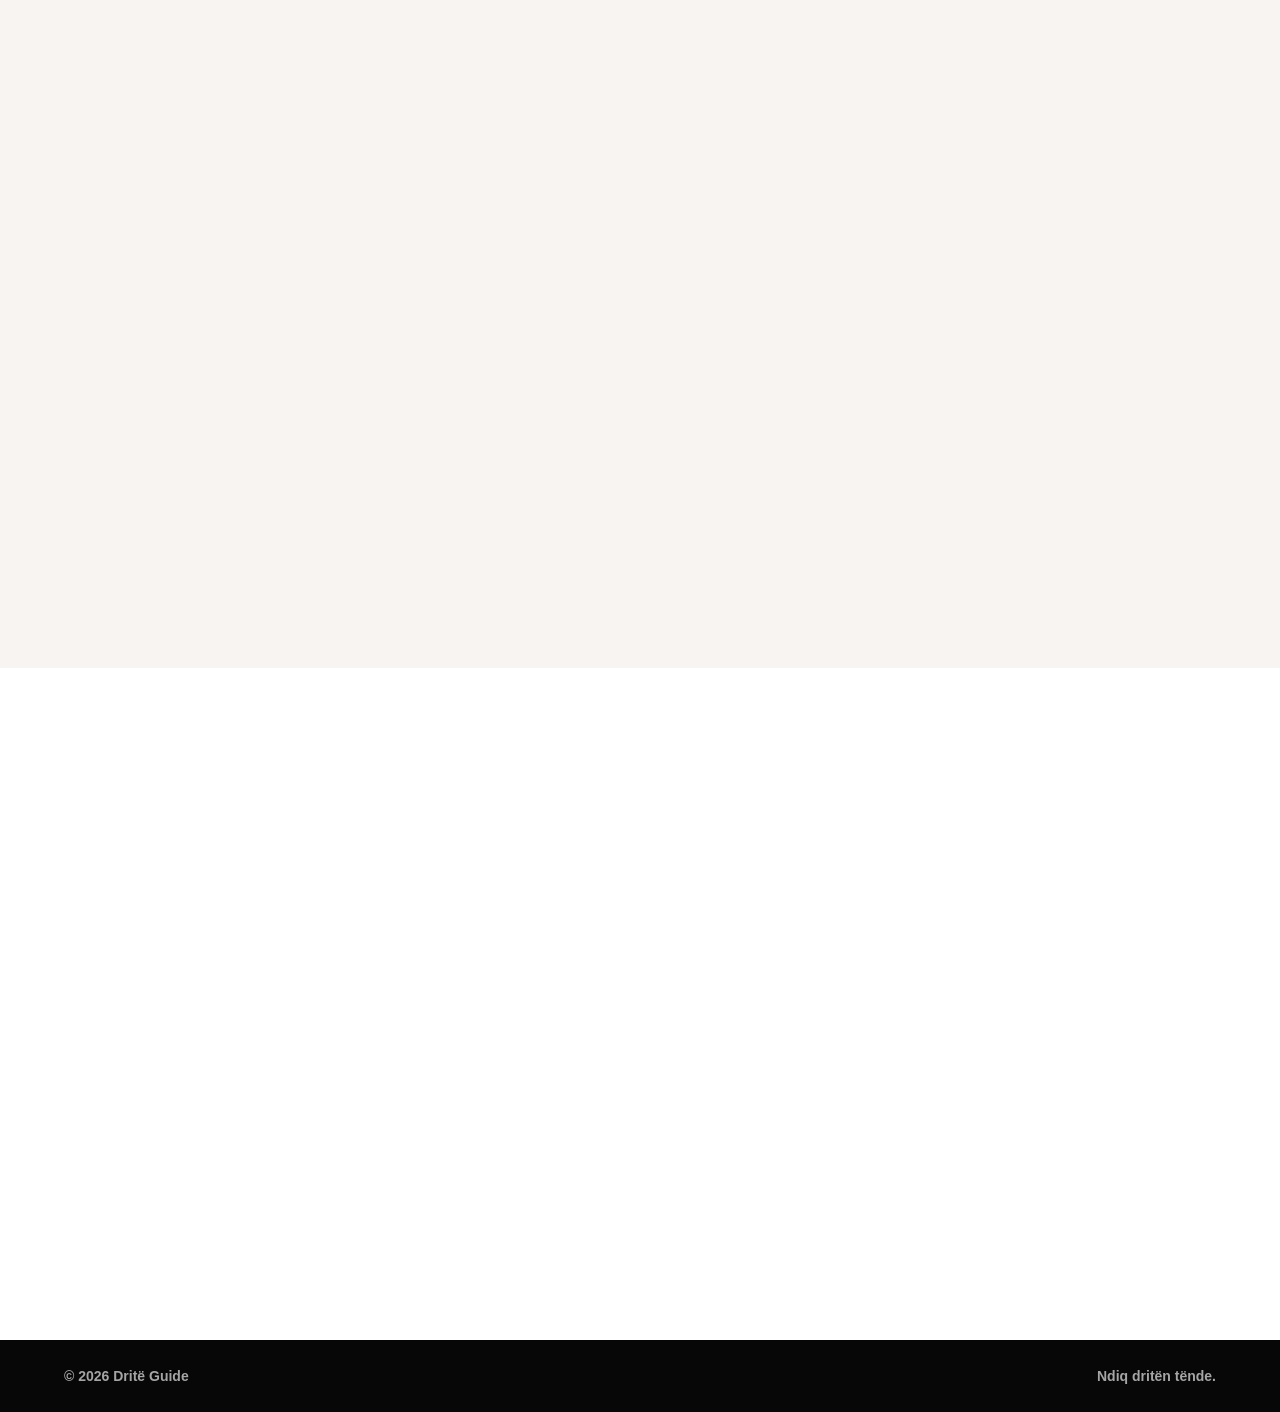
==== commit f109687e: "Completed Security Check" ====
--- a/index.html
+++ b/index.html
@@ -7,6 +7,9 @@
     <title>Dritë Guide | Travel Guide Albania</title>
     <meta name="description"
         content="Dritë Guide lidh turistët me vende autentike, biznese lokale dhe përvoja të zgjedhura në Shqipëri." />
+    <meta name="referrer" content="strict-origin-when-cross-origin" />
+    <meta http-equiv="Content-Security-Policy"
+        content="default-src 'self'; base-uri 'self'; object-src 'none'; frame-ancestors 'none'; form-action 'none'; img-src 'self' data:; style-src 'self' https://fonts.googleapis.com; font-src https://fonts.gstatic.com; script-src 'self'; connect-src 'self'; upgrade-insecure-requests" />
     <link rel="stylesheet" href="styles.css" />
     <link rel="icon" type="img/png" href="./img/logo1.png">
 </head>
@@ -162,146 +165,7 @@
         <span data-i18n="footerBrand">© 2026 Dritë Guide</span>
         <span data-i18n="footerLine">Ndiq dritën tënde.</span>
     </footer>
-
-    <script>
-        const translations = {
-            sq: {
-                navAbout: "Rreth nesh",
-                navWhy: "Pse Shqipëria",
-                navBusiness: "Biznese",
-                navContact: "Kontakt",
-                contactCta: "Kontakt",
-                heroTitle: "Zbulo Shqipërinë me dritë të qartë.",
-                heroLead: "Dritë Guide ndihmon udhëtarët të gjejnë restorante, hotele, vende lokale dhe përvoja autentike pa zhurmë, pa konfuzion, vetëm rekomandime të zgjedhura me kujdes.",
-                heroPrimary: "Eksploro guidën",
-                heroSecondary: "Kontakto",
-                heroMark: "Guida jote në Shqipëri",
-                aboutEyebrow: "Rreth nesh",
-                aboutTitle: "Një mënyrë më e pastër për të udhëtuar.",
-                aboutBody: "Ne ndërtojmë një guidë digjitale për njerëzit që duan të përjetojnë Shqipërinë me më shumë besim: ku të hanë, ku të qëndrojnë, çfarë të vizitojnë dhe cilat biznese ia vlejnë.",
-                statOneTitle: "Të zgjedhura",
-                statOneBody: "vende me kujdes",
-                statTwoTitle: "Vendase",
-                statTwoBody: "biznese shqiptare",
-                statThreeTitle: "Të qarta",
-                statThreeBody: "udhëzim i lehtë",
-                featureOneTitle: "Guidë për turistët",
-                featureOneBody: "Rekomandime të shkurtra, të besueshme dhe të lehta për t'u përdorur gjatë udhëtimit.",
-                featureTwoTitle: "Dukshmëri për bizneset",
-                featureTwoBody: "Prezencë profesionale për restorante, hotele, bare, transport dhe përvoja lokale.",
-                featureThreeTitle: "Identitet shqiptar",
-                featureThreeBody: "Një platformë që e prezanton vendin me shije moderne dhe respekt për kulturën lokale.",
-                whyEyebrow: "Pse Shqipëria?",
-                whyTitle: "Sepse destinacionet më të mira shpesh fshihen në detaje.",
-                whyBody: "Nga bregdeti te qytetet historike, nga kuzhina tradicionale te mikpritja, Shqipëria ka shumë për të treguar. Dritë e bën këtë histori më të lehtë për t'u gjetur.",
-                businessEyebrow: "Për bizneset",
-                businessTitle: "Na kontakto për Dritë Guide.",
-                businessBody: "Nëse ke një biznes turistik në Shqipëri, na shkruaj direkt dhe ekipi ynë do të të përgjigjet.",
-                businessButton: "Kontakto ekipin",
-                categoriesTitle: "Kategoritë",
-                categoryOne: "Restorante",
-                categoryTwo: "Kafene",
-                categoryThree: "Hotele dhe akomodime",
-                categoryFour: "Bare dhe ambiente nate",
-                categoryFive: "Taksi dhe transport",
-                categorySix: "Përvoja lokale",
-                categorySeven: "Vende të veçanta",
-                benefitsEyebrow: "Avantazhet",
-                benefitsTitle: "Pse bizneset zgjedhin Dritë?",
-                benefitOneTitle: "Më shumë dukshmëri",
-                benefitOneBody: "Shfaq biznesin te udhëtarët që po kërkojnë rekomandime reale.",
-                benefitTwoTitle: "Prezencë e pastër",
-                benefitTwoBody: "Një faqe e kuruar me informacion të qartë, pamje moderne dhe kontakt të lehtë.",
-                benefitThreeTitle: "Besim më i madh",
-                benefitThreeBody: "Rekomandimet e zgjedhura ndihmojnë turistët të vendosin më shpejt.",
-                footerBrand: "© 2026 Dritë Guide",
-                footerLine: "Ndiq dritën tënde."
-            },
-            en: {
-                navAbout: "About",
-                navWhy: "Why Albania",
-                navBusiness: "Businesses",
-                navContact: "Contact",
-                contactCta: "Contact",
-                heroTitle: "Discover Albania with a clearer guide.",
-                heroLead: "Dritë Guide helps travelers find restaurants, hotels, local places, and authentic experiences without noise or confusion, only carefully selected recommendations.",
-                heroPrimary: "Explore the guide",
-                heroSecondary: "Contact us",
-                heroMark: "Your guide in Albania",
-                aboutEyebrow: "About",
-                aboutTitle: "A cleaner way to travel.",
-                aboutBody: "We are building a digital guide for people who want to experience Albania with more confidence: where to eat, where to stay, what to visit, and which local businesses are worth their time.",
-                statOneTitle: "Curated",
-                statOneBody: "carefully chosen places",
-                statTwoTitle: "Local",
-                statTwoBody: "Albanian businesses",
-                statThreeTitle: "Simple",
-                statThreeBody: "easy guidance",
-                featureOneTitle: "Guide for travelers",
-                featureOneBody: "Short, trusted, and easy recommendations for people already on the move.",
-                featureTwoTitle: "Visibility for businesses",
-                featureTwoBody: "A professional presence for restaurants, hotels, bars, transport, and local experiences.",
-                featureThreeTitle: "Albanian identity",
-                featureThreeBody: "A platform that presents the country with modern taste and respect for local culture.",
-                whyEyebrow: "Why Albania?",
-                whyTitle: "Because the best destinations are often hidden in the details.",
-                whyBody: "From the coast to historic cities, from traditional food to hospitality, Albania has a lot to show. Dritë makes that story easier to find.",
-                businessEyebrow: "For businesses",
-                businessTitle: "Contact us about Dritë Guide.",
-                businessBody: "If you have a tourism business in Albania, write to us directly and our team will reply.",
-                businessButton: "Contact the team",
-                categoriesTitle: "Categories",
-                categoryOne: "Restaurants",
-                categoryTwo: "Coffee shops",
-                categoryThree: "Hotels and stays",
-                categoryFour: "Bars and lounges",
-                categoryFive: "Taxi and transport",
-                categorySix: "Local experiences",
-                categorySeven: "Hidden gems",
-                benefitsEyebrow: "Benefits",
-                benefitsTitle: "Why businesses choose Dritë?",
-                benefitOneTitle: "More visibility",
-                benefitOneBody: "Show your business to travelers looking for real recommendations.",
-                benefitTwoTitle: "Clean presence",
-                benefitTwoBody: "A curated page with clear information, modern visuals, and easy contact.",
-                benefitThreeTitle: "More trust",
-                benefitThreeBody: "Selected recommendations help travelers decide faster.",
-                footerBrand: "© 2026 Dritë Guide",
-                footerLine: "Follow your light."
-            }
-        };
-
-        const languageButton = document.querySelector("[data-lang-toggle]");
-        const languageLabel = document.querySelector("[data-lang-label]");
-
-        function setLanguage(language) {
-            document.documentElement.lang = language === "sq" ? "sq" : "en";
-            document.querySelectorAll("[data-i18n]").forEach((element) => {
-                const key = element.dataset.i18n;
-                element.textContent = translations[language][key];
-            });
-            languageLabel.textContent = language === "sq" ? "EN" : "SQ";
-            localStorage.setItem("drite-language", language);
-        }
-
-        languageButton.addEventListener("click", () => {
-            const nextLanguage = document.documentElement.lang === "sq" ? "en" : "sq";
-            setLanguage(nextLanguage);
-        });
-
-        setLanguage(localStorage.getItem("drite-language") || "sq");
-
-        const observer = new IntersectionObserver((entries) => {
-            entries.forEach((entry) => {
-                if (entry.isIntersecting) {
-                    entry.target.classList.add("is-visible");
-                    observer.unobserve(entry.target);
-                }
-            });
-        }, { threshold: 0.18 });
-
-        document.querySelectorAll(".reveal").forEach((element) => observer.observe(element));
-    </script>
+    <script src="index.js" defer></script>
 </body>
 
 </html>
--- a/styles.css
+++ b/styles.css
@@ -496,6 +496,135 @@
     overflow-wrap: anywhere;
 }
 
+.verify-page {
+    background:
+        linear-gradient(180deg, rgba(0, 0, 0, 0.68) 0%, rgba(0, 0, 0, 0.5) 100%),
+        url("./img/albo.jpg") center 42% / cover no-repeat;
+    min-height: 100vh;
+}
+
+.verify-shell {
+    align-items: center;
+    display: grid;
+    justify-items: center;
+    min-height: 100vh;
+    padding: clamp(28px, 5vw, 72px);
+    text-align: center;
+}
+
+.verify-panel {
+    align-items: center;
+    color: var(--white);
+    display: flex;
+    flex-direction: column;
+    margin: 0 auto;
+    max-width: 620px;
+    text-align: center;
+    width: min(100%, 620px);
+}
+
+.verify-logo {
+    align-items: center;
+    display: flex;
+    justify-content: center;
+    margin: 0 auto clamp(34px, 6vw, 62px);
+}
+
+.verify-panel .lead {
+    color: rgba(255, 255, 255, 0.86);
+    margin-left: auto;
+    margin-right: auto;
+}
+
+.verify-actions {
+    align-items: center;
+    display: flex;
+    flex-wrap: wrap;
+    gap: 14px;
+    justify-content: center;
+    margin-top: 34px;
+}
+
+.verify-actions .btn.primary {
+    background: var(--white);
+    border-color: var(--white);
+    color: var(--black);
+}
+
+.verify-actions .btn.primary:hover {
+    background: var(--red);
+    border-color: var(--red);
+    color: var(--white);
+}
+
+.reset-form {
+    display: grid;
+    gap: 12px;
+    margin-top: 34px;
+    max-width: 420px;
+    text-align: left;
+    width: 100%;
+}
+
+.reset-form label {
+    color: rgba(255, 255, 255, 0.78);
+    font-size: 12px;
+    font-weight: 900;
+    letter-spacing: 0.08em;
+    text-transform: uppercase;
+}
+
+.reset-form input {
+    background: rgba(255, 255, 255, 0.94);
+    border: 1px solid rgba(255, 255, 255, 0.72);
+    border-radius: 8px;
+    color: var(--black);
+    font: inherit;
+    min-height: 52px;
+    padding: 0 16px;
+    width: 100%;
+}
+
+.reset-form input:focus {
+    border-color: var(--white);
+    outline: 3px solid rgba(223, 23, 27, 0.42);
+}
+
+.reset-form input[aria-invalid="true"] {
+    border-color: #ffb7b9;
+}
+
+.reset-form button:disabled {
+    cursor: not-allowed;
+    opacity: 0.58;
+}
+
+.reset-form input:disabled {
+    opacity: 0.58;
+}
+
+.reset-form button {
+    margin-top: 10px;
+    width: 100%;
+}
+
+.reset-message {
+    color: rgba(255, 255, 255, 0.78);
+    font-size: 14px;
+    font-weight: 700;
+    line-height: 1.5;
+    margin-top: 18px;
+    max-width: 420px;
+}
+
+.reset-message[data-status="error"] {
+    color: #ffb7b9;
+}
+
+.reset-message[data-status="success"] {
+    color: #c5f2d0;
+}
+
 footer {
     align-items: center;
     background: var(--black);
@@ -624,6 +753,10 @@
         width: 100%;
     }
 
+    .verify-actions .btn {
+        width: auto;
+    }
+
     .stats {
         grid-template-columns: 1fr;
     }
